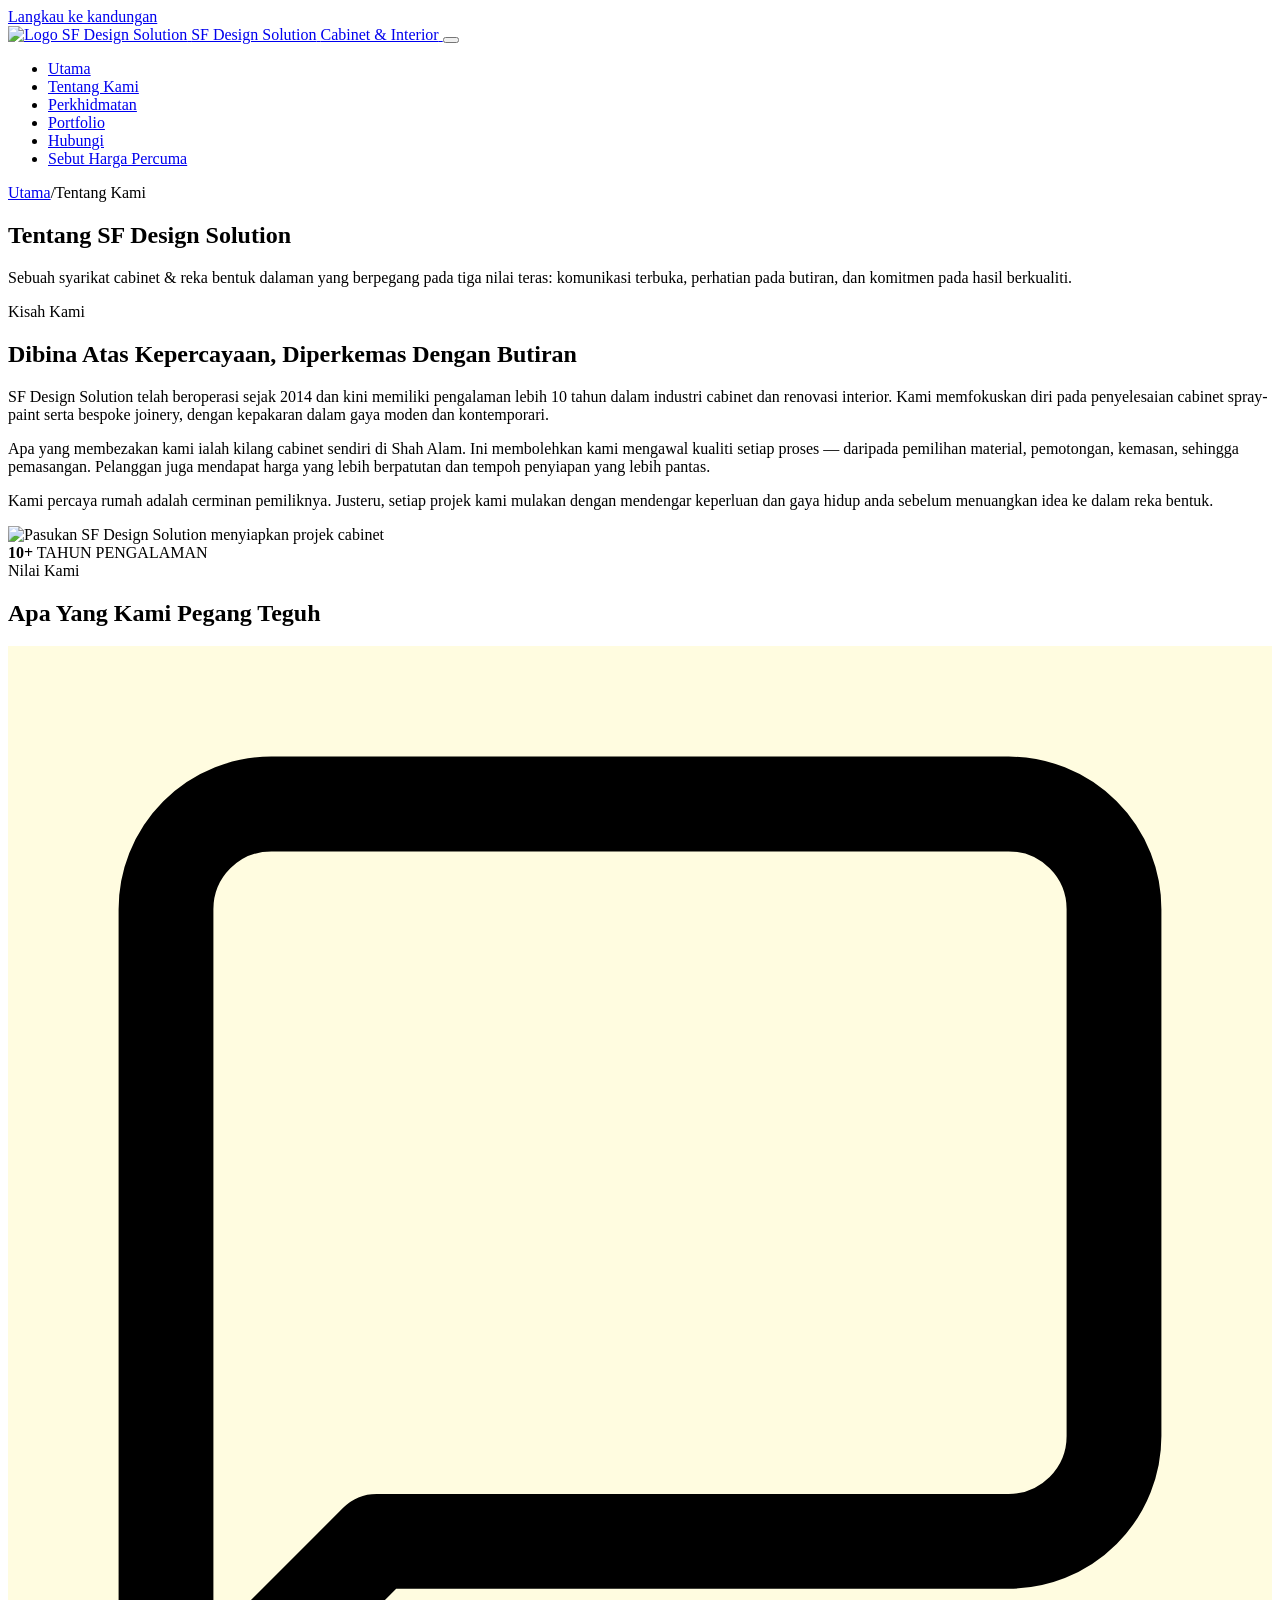
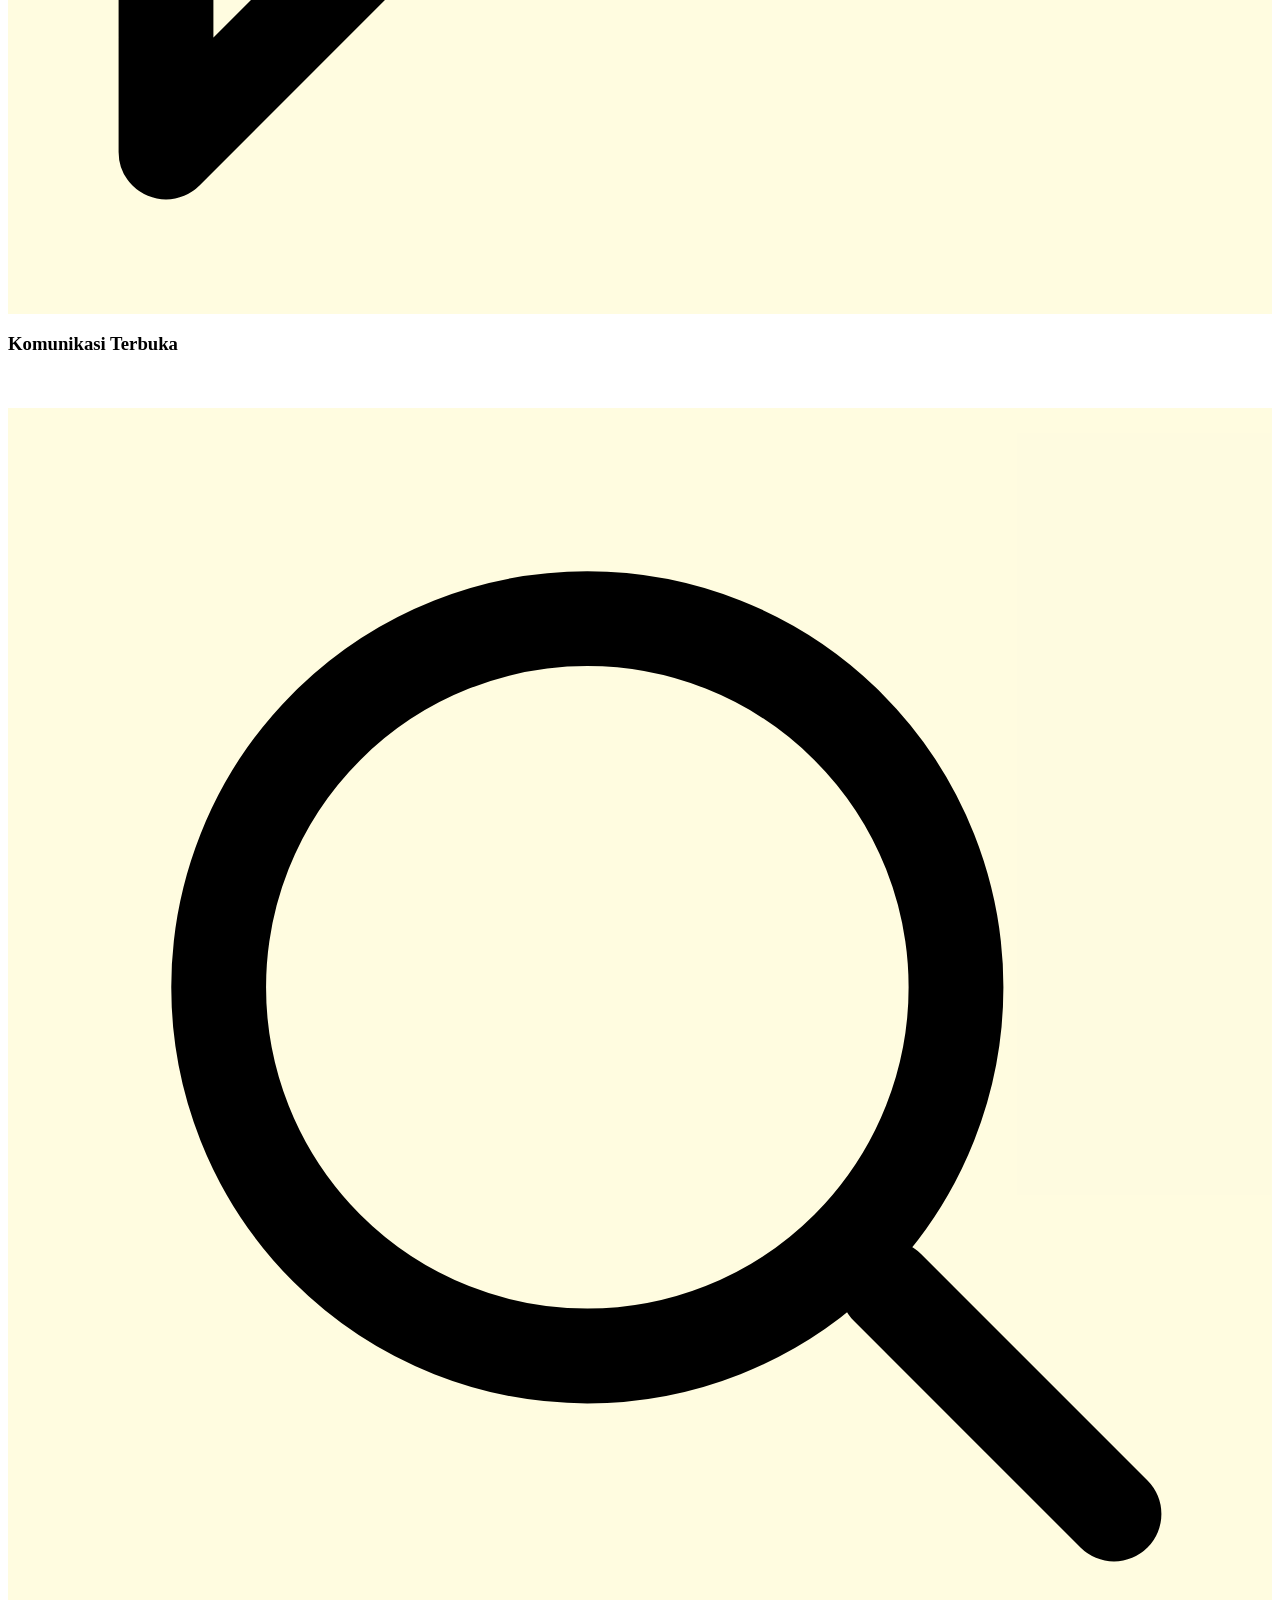
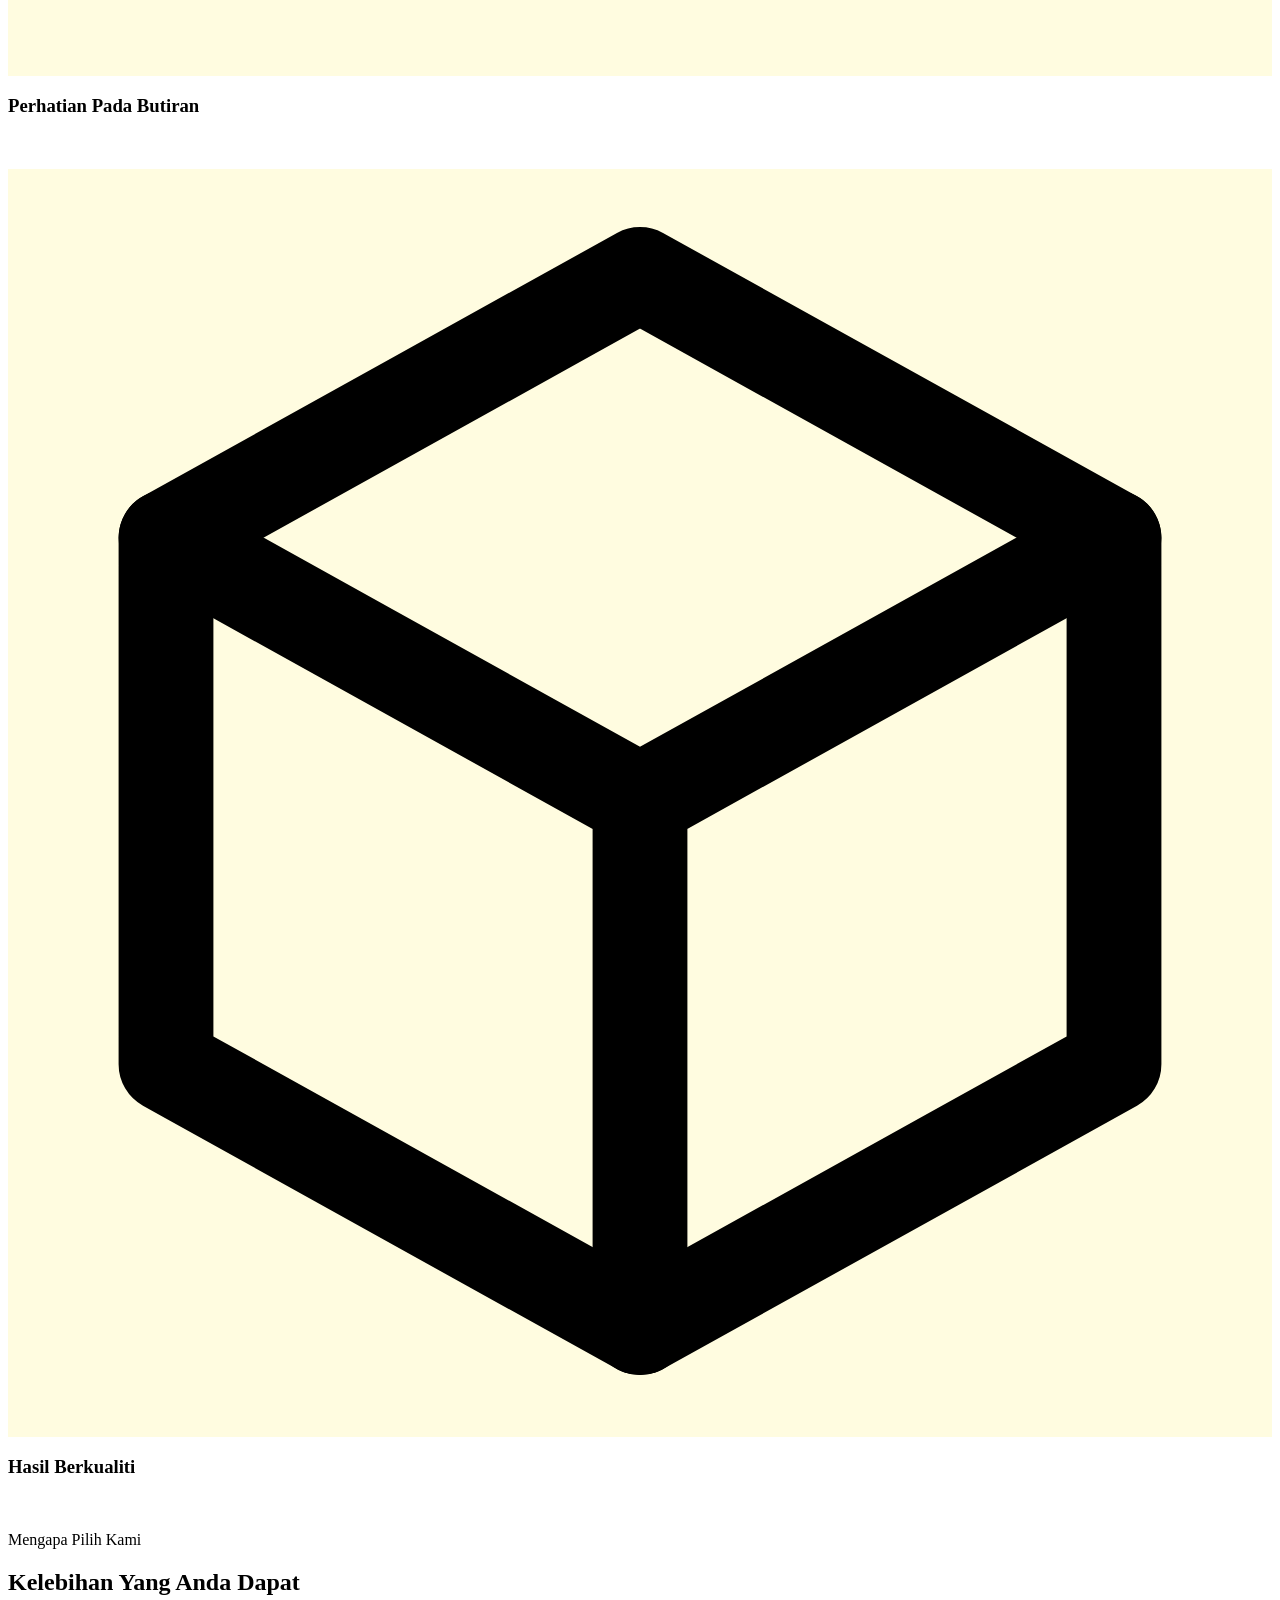
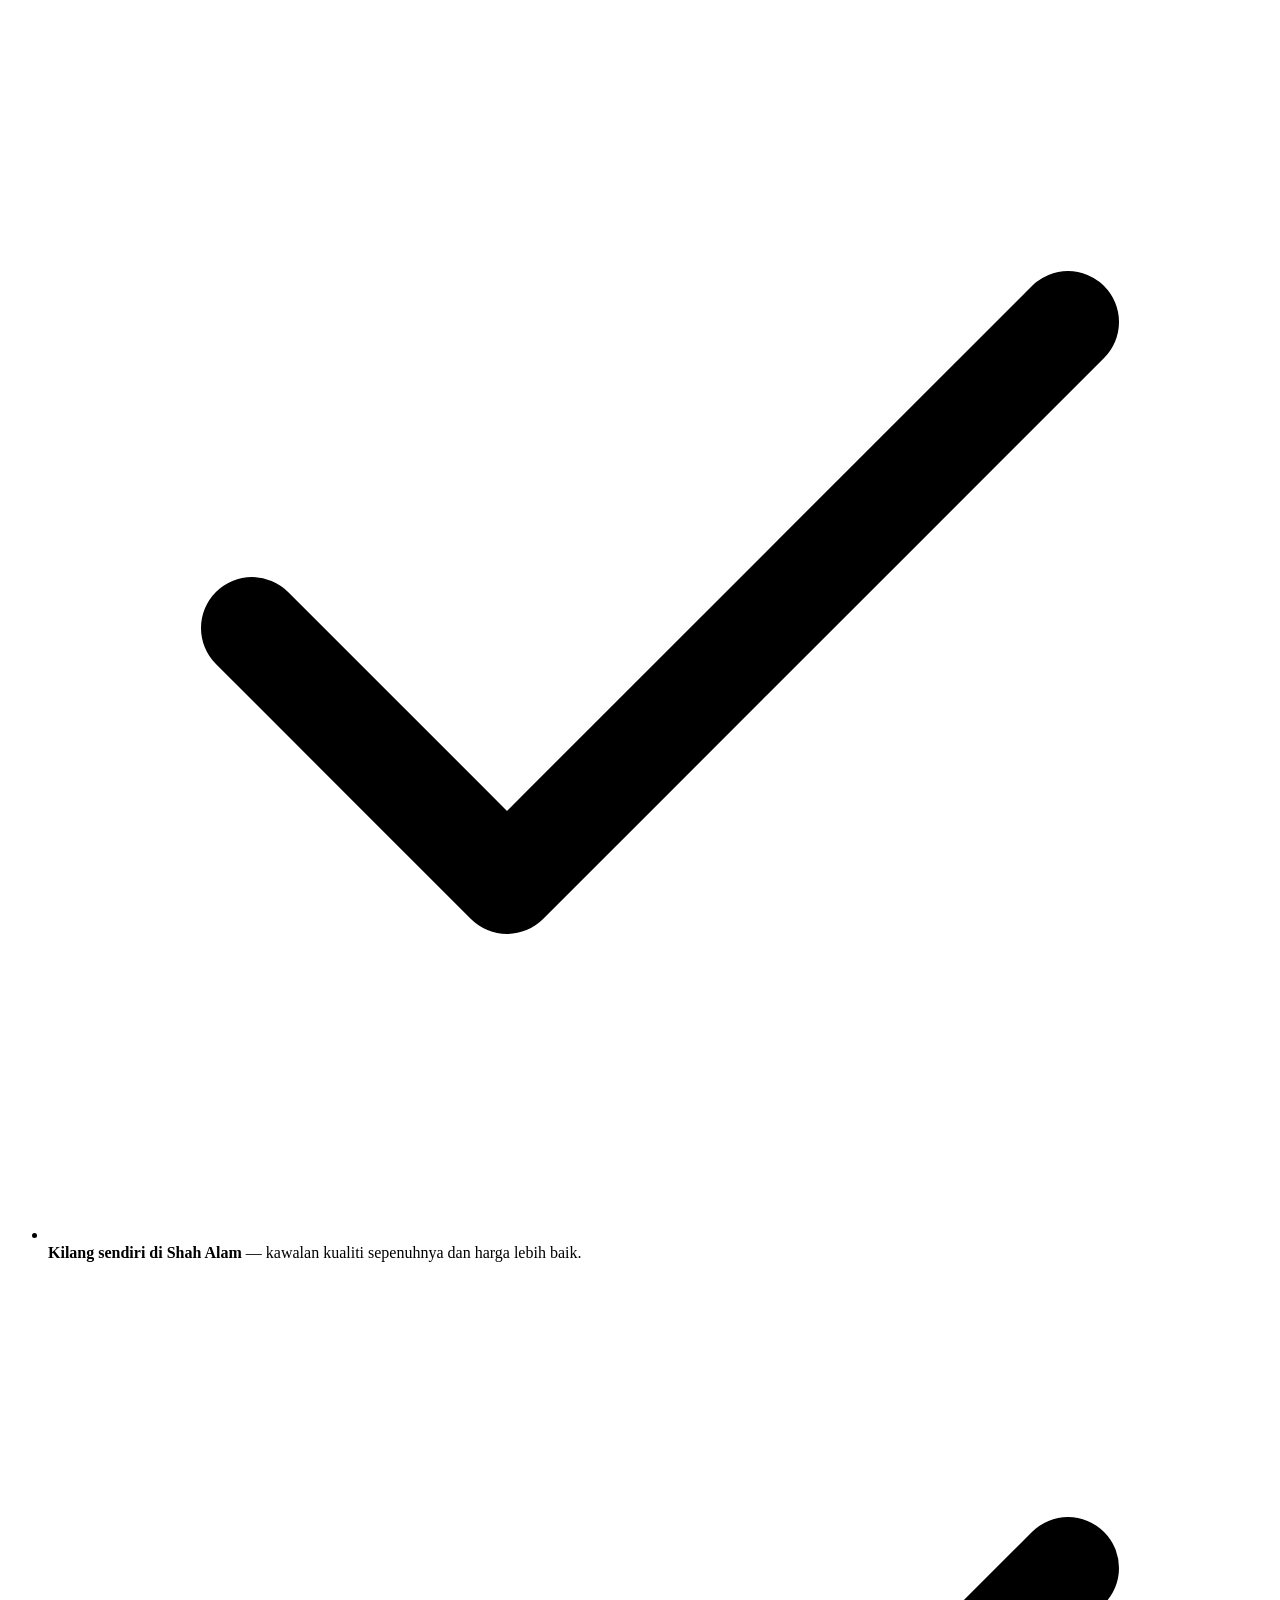
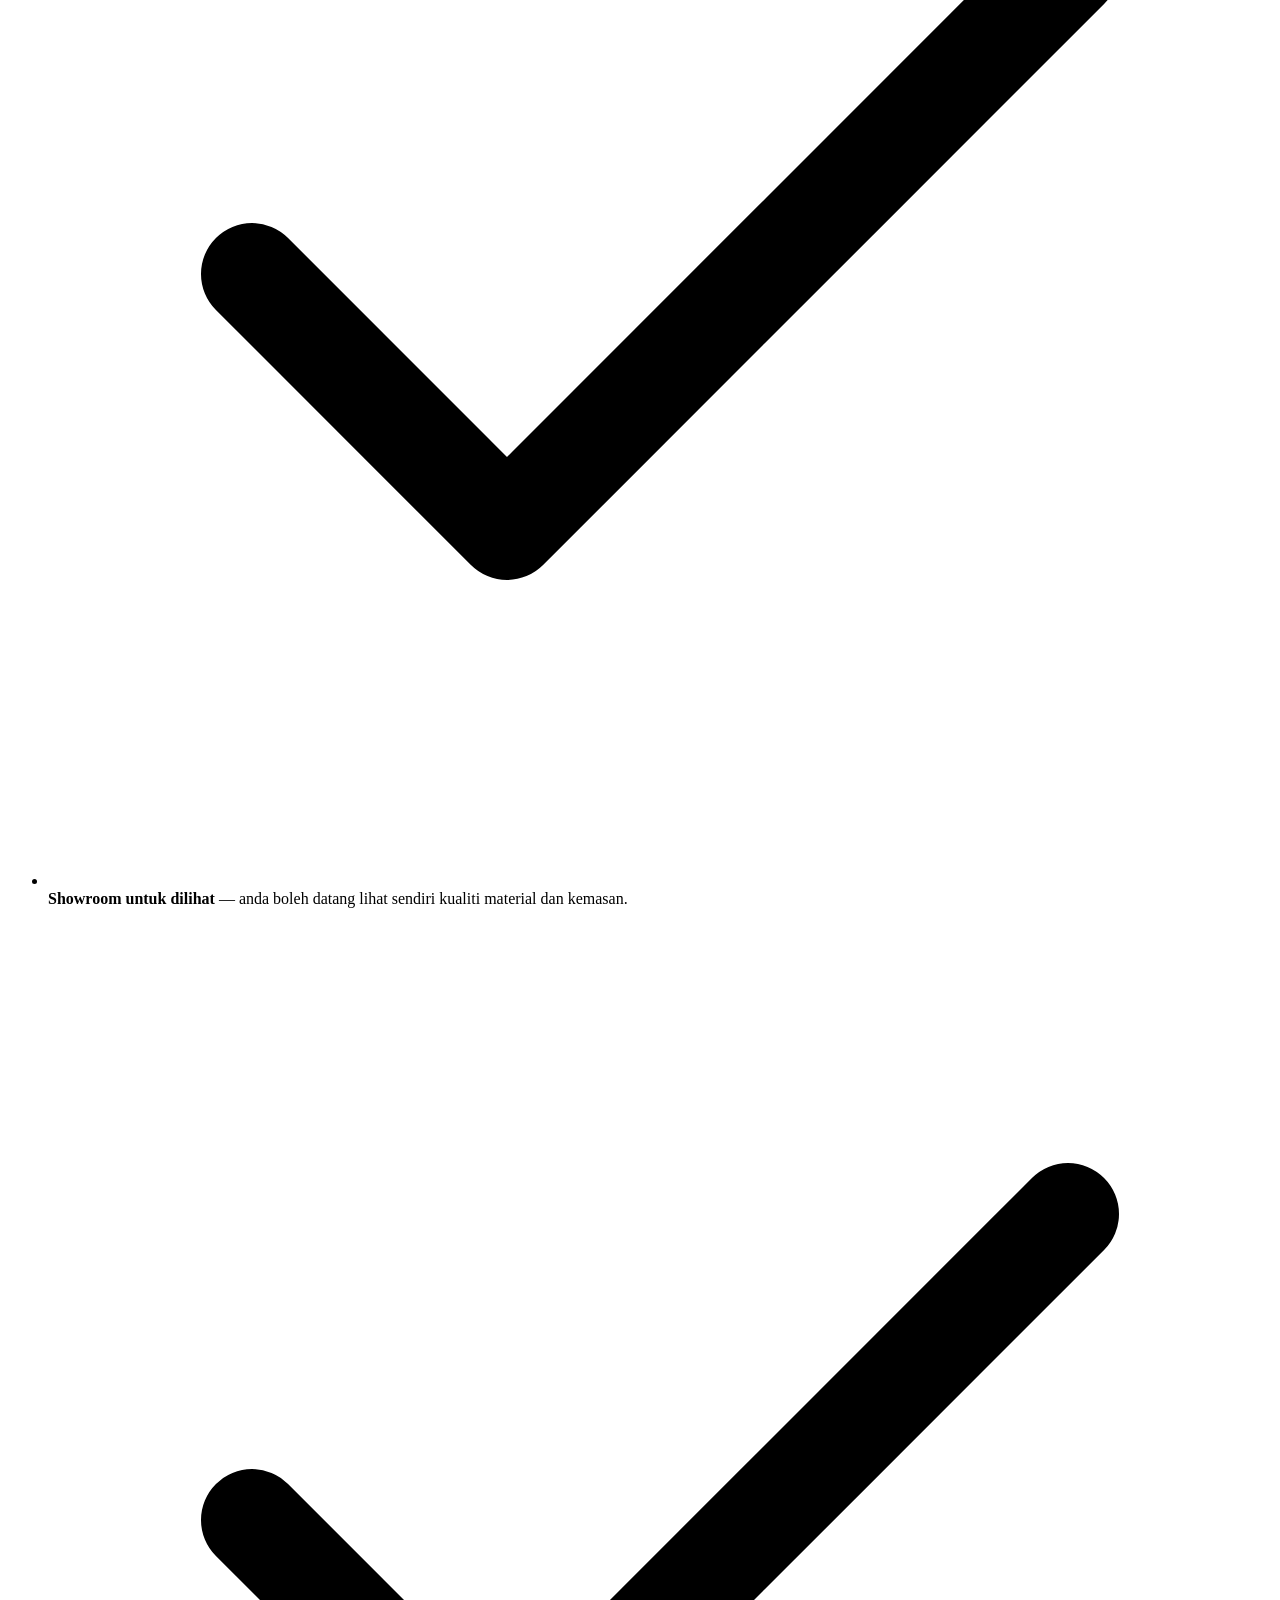
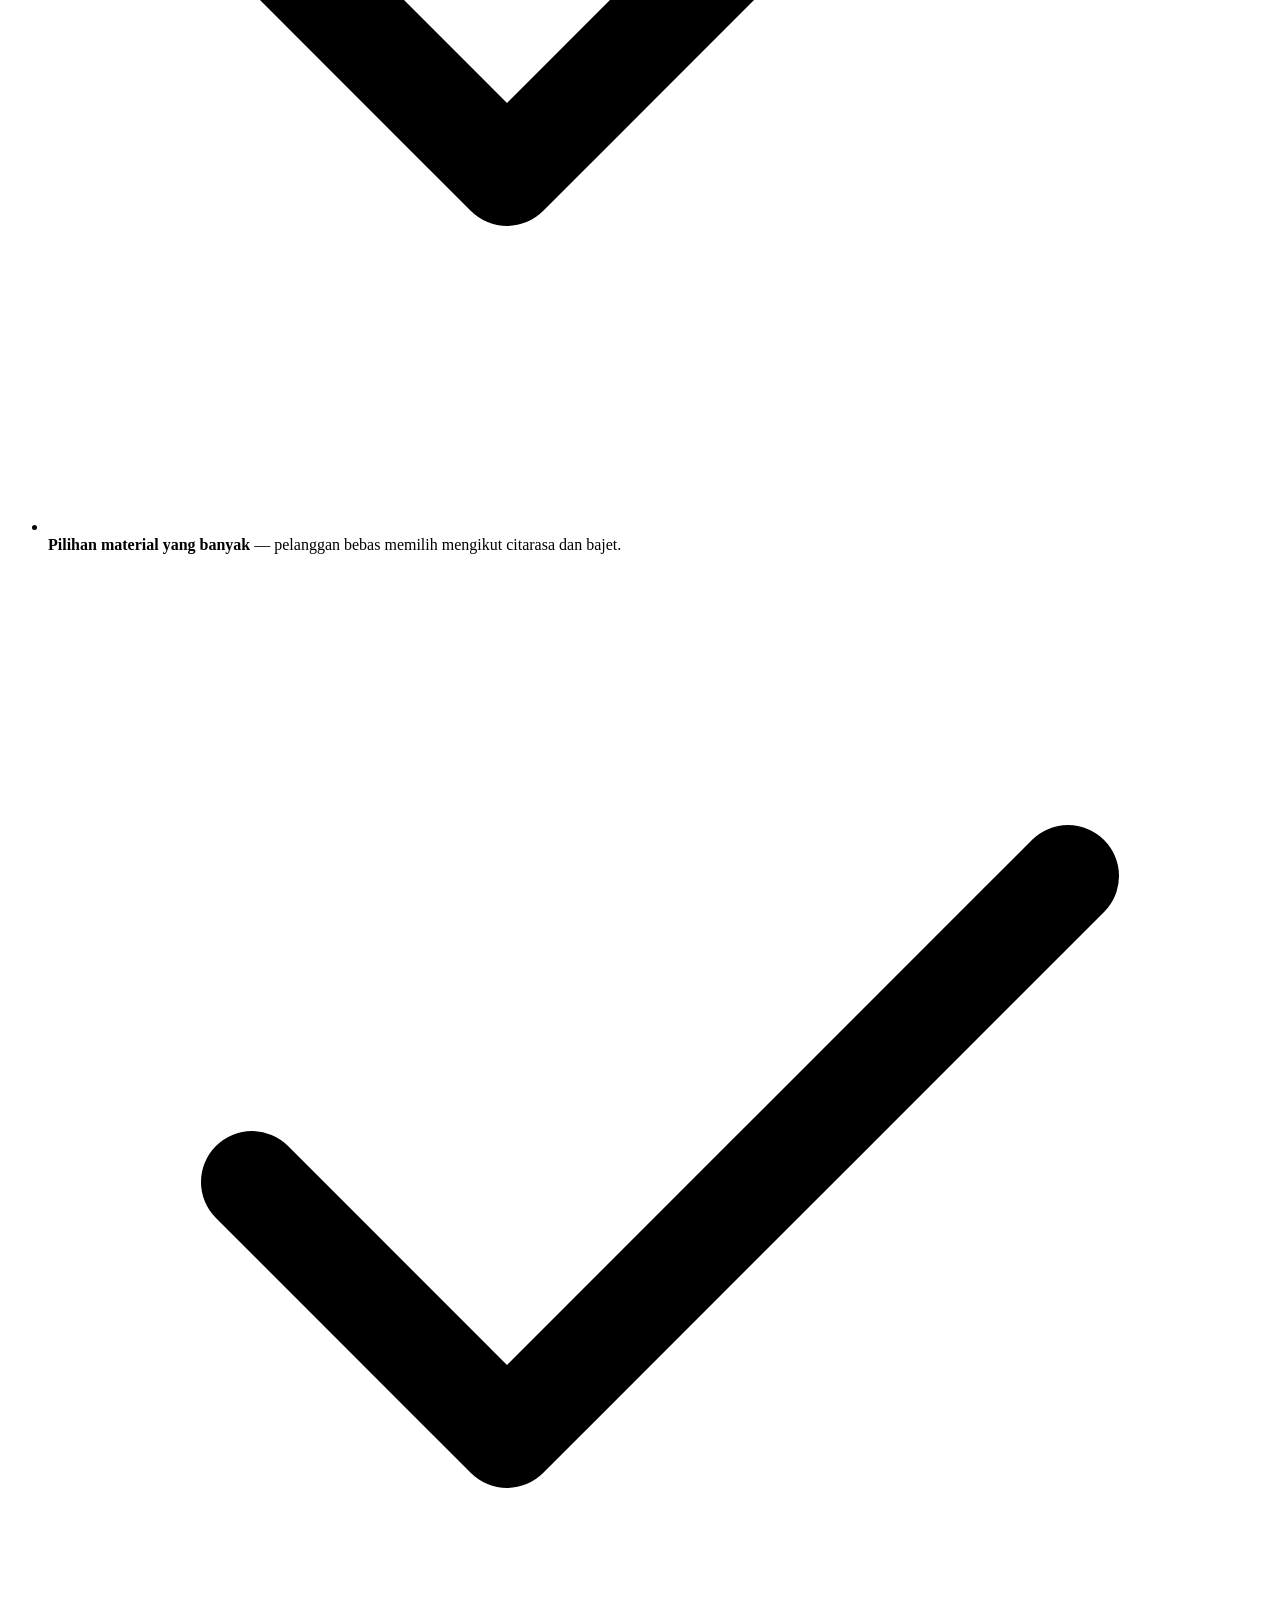
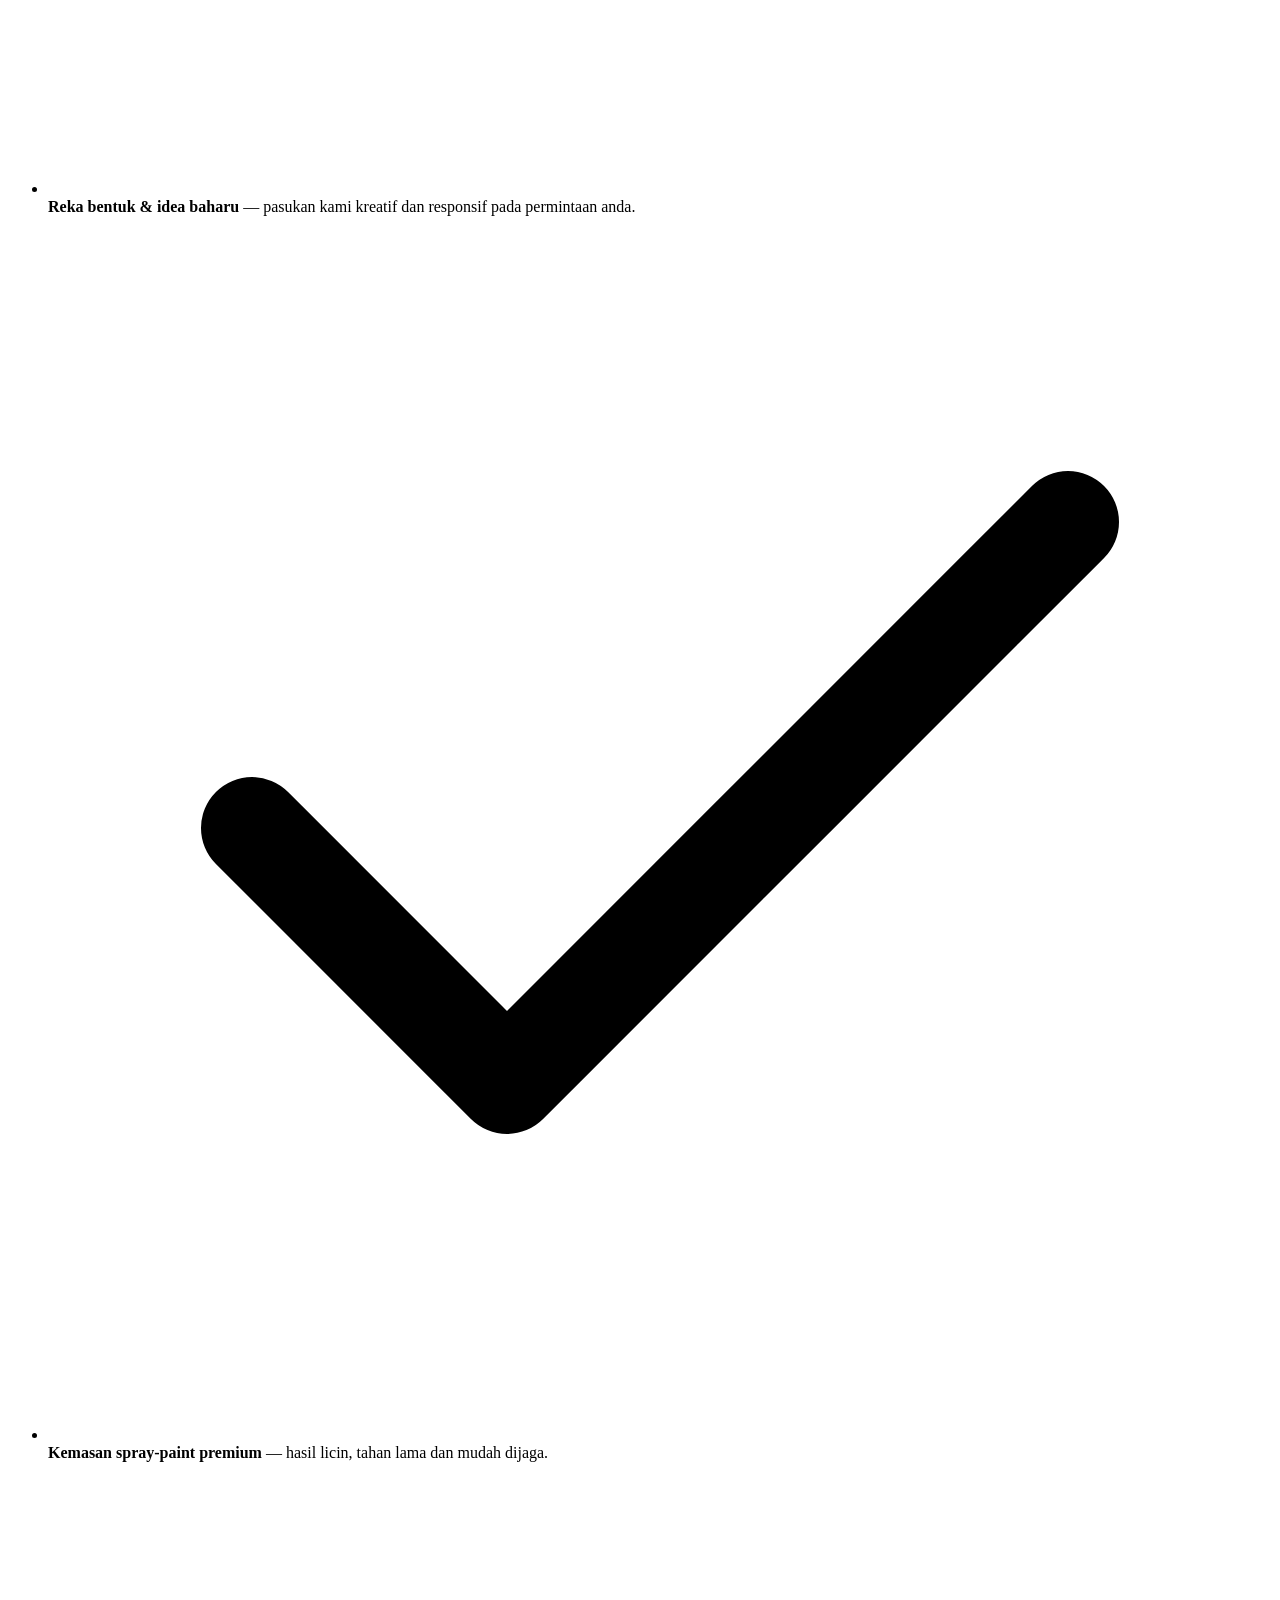
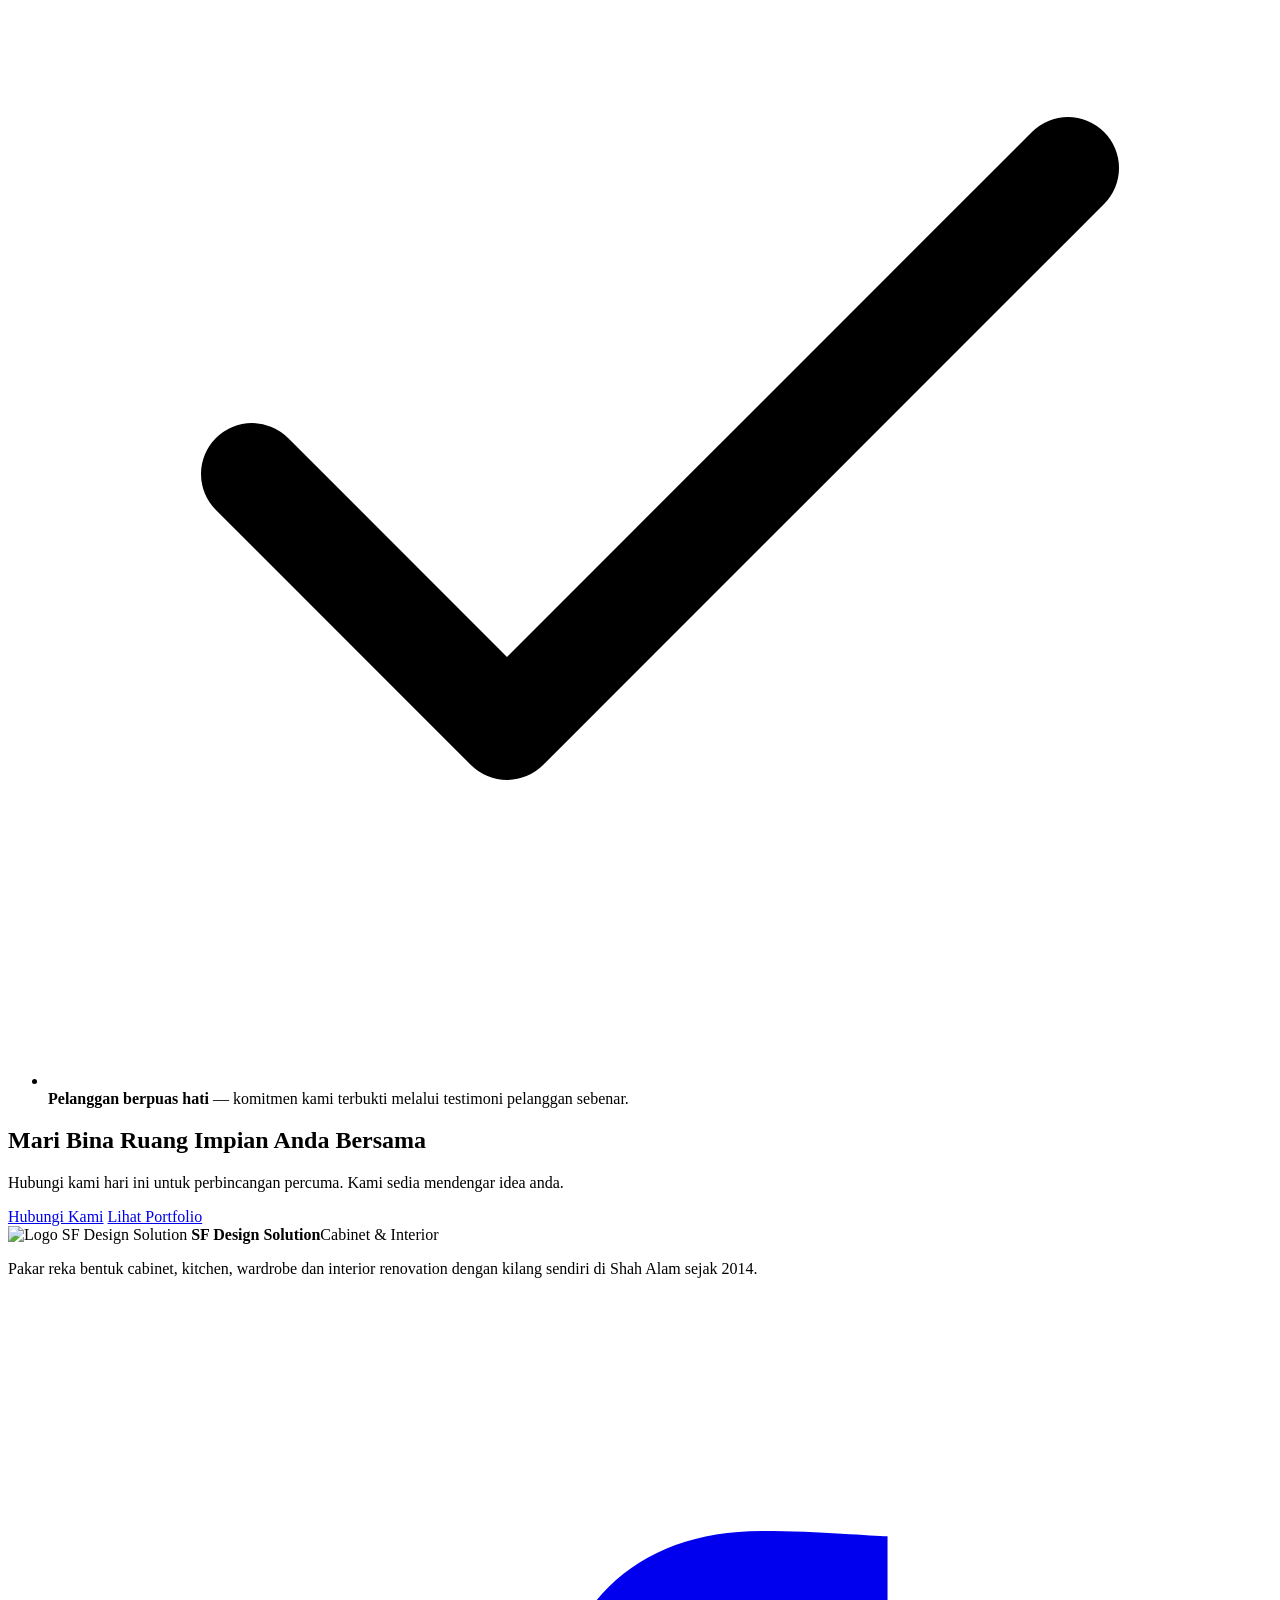
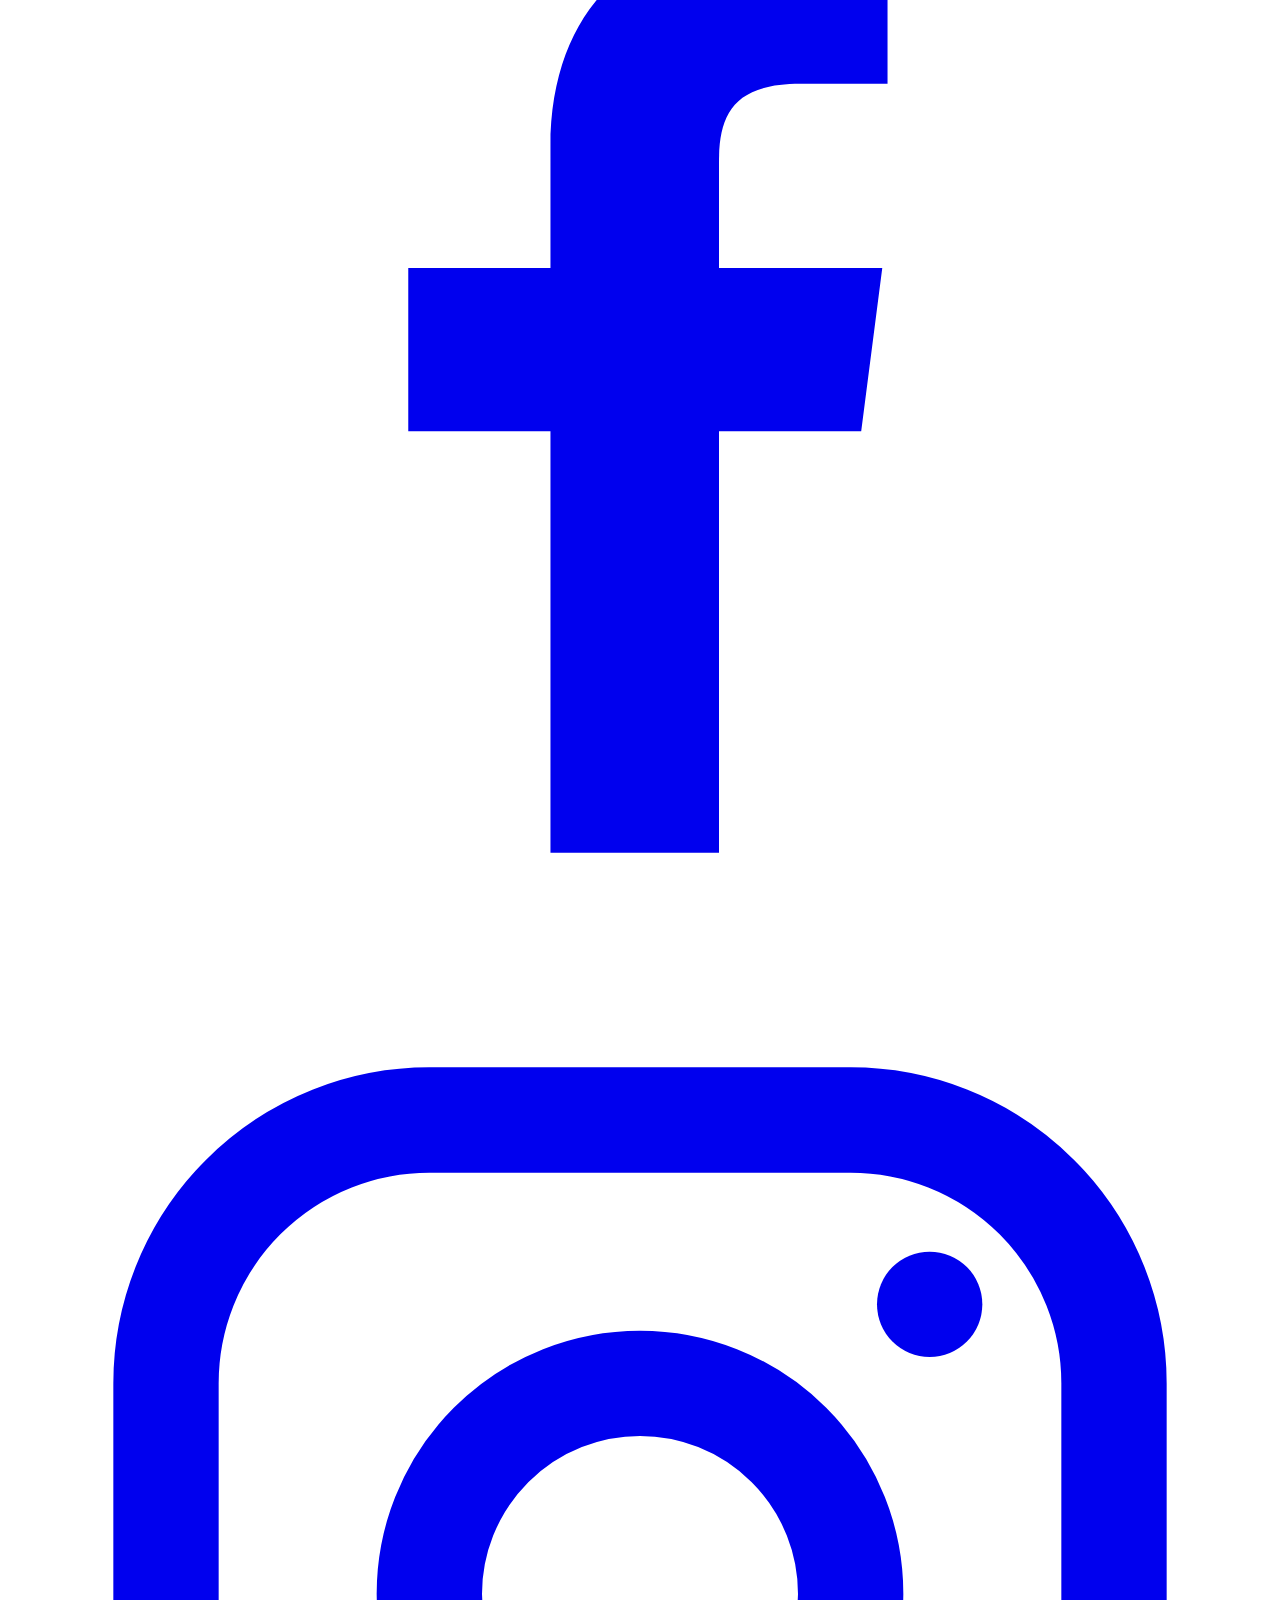
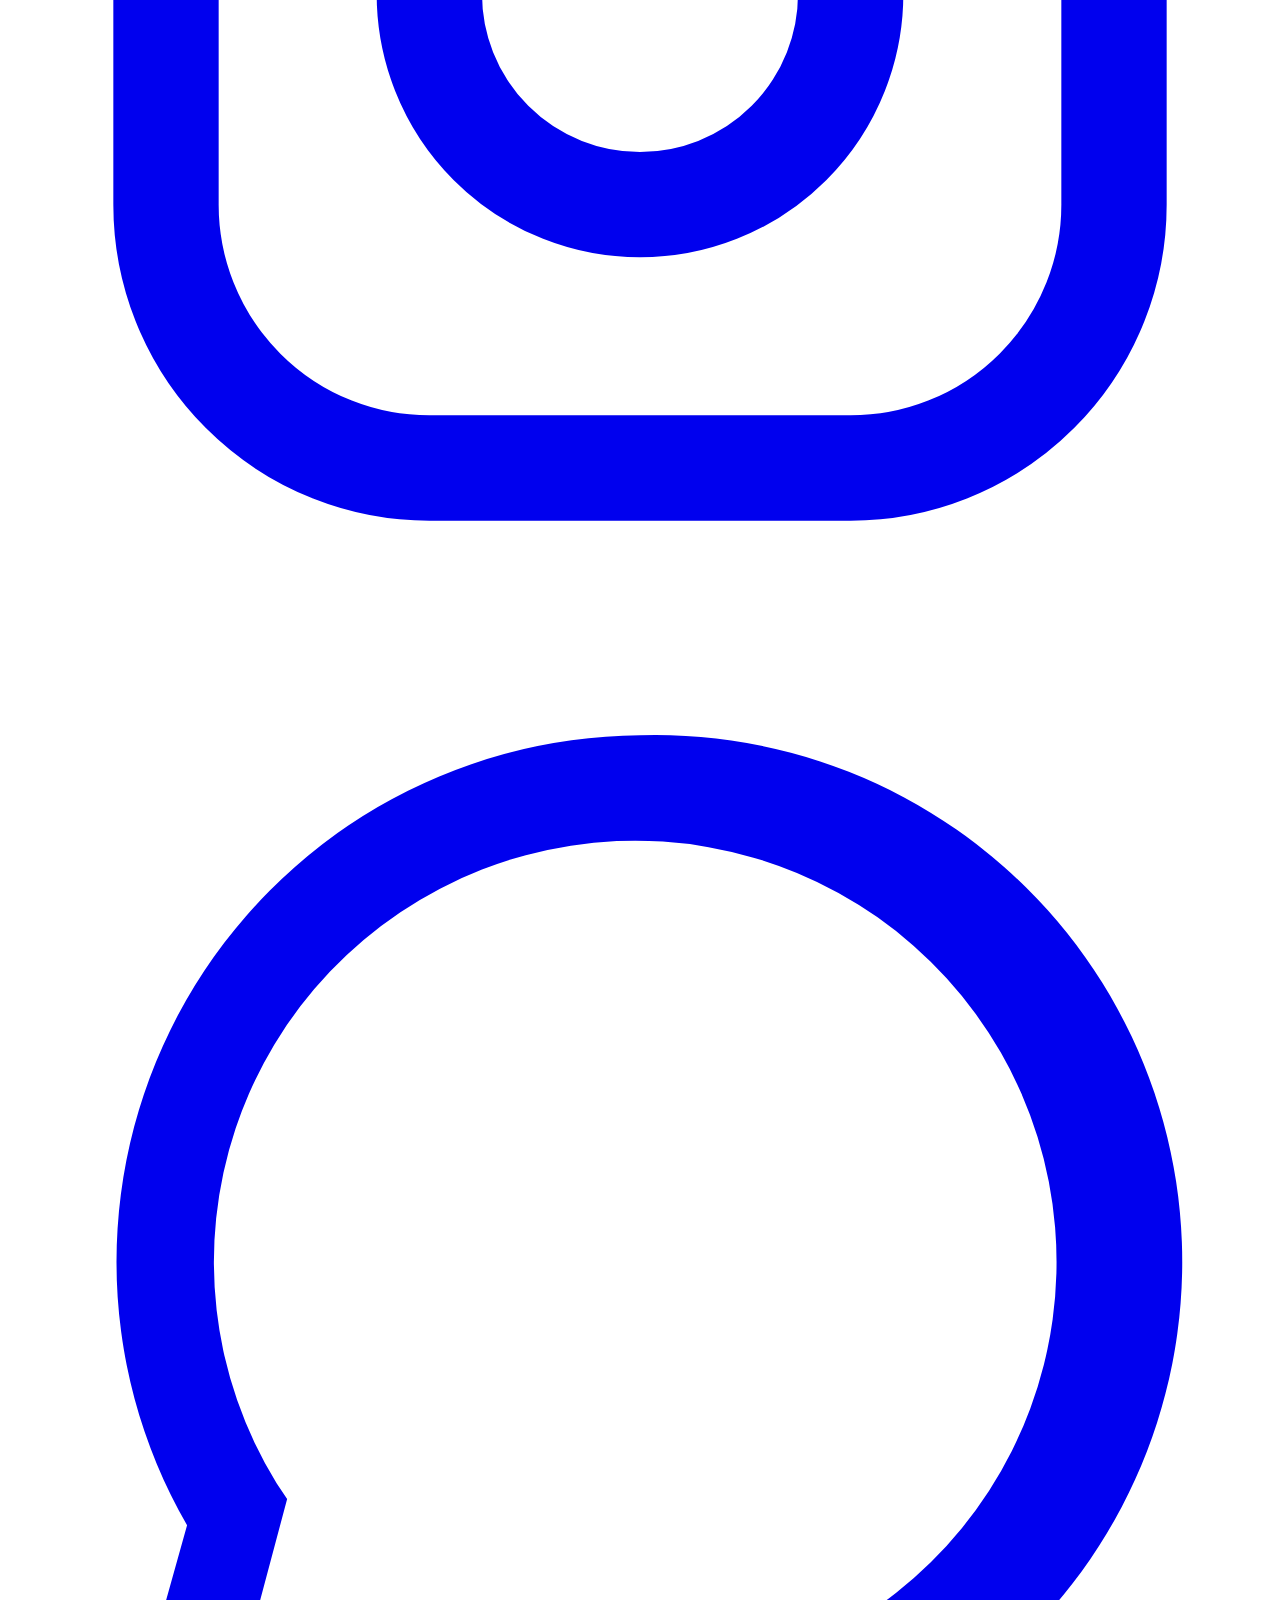
==== about.html @ 49cf91e7 "Add files via upload" ====
<!DOCTYPE html>
<html lang="ms">
<head>
  <meta charset="UTF-8" />
  <meta name="viewport" content="width=device-width, initial-scale=1" />
  <title>Tentang Kami | SF Design Solution — Pakar Cabinet Shah Alam</title>
  <meta name="description" content="Kenali SF Design Solution: 10 tahun pengalaman dalam cabinet design dan interior renovation di Shah Alam, dengan kilang sendiri dan komitmen pada kualiti serta komunikasi terbuka." />
  <meta name="theme-color" content="#1e3352" />
  <link rel="icon" href="images/logo.jpg" />
  <link rel="apple-touch-icon" href="images/logo.jpg" />

  <link rel="preconnect" href="https://fonts.googleapis.com" />
  <link rel="preconnect" href="https://fonts.gstatic.com" crossorigin />
  <link href="https://fonts.googleapis.com/css2?family=Inter:wght@400;500;600&family=Poppins:wght@500;600;700;800&display=swap" rel="stylesheet" />
  <link rel="stylesheet" href="css/style.css" />
</head>
<body>
  <a class="skip-link" href="#main">Langkau ke kandungan</a>

  <header class="site-header">
    <nav class="nav" aria-label="Navigasi utama">
      <a class="brand" href="index.html">
        <img class="brand__logo" src="images/logo.jpg" alt="Logo SF Design Solution" width="44" height="44" />
        <span class="brand__text">
          <span class="brand__name">SF Design Solution</span>
          <span class="brand__tag">Cabinet &amp; Interior</span>
        </span>
      </a>
      <button class="nav__toggle" type="button" aria-label="Buka menu" aria-expanded="false" aria-controls="nav-menu">
        <span></span>
      </button>
      <ul class="nav__menu" id="nav-menu">
        <li><a class="nav__link" href="index.html">Utama</a></li>
        <li><a class="nav__link" href="about.html">Tentang Kami</a></li>
        <li><a class="nav__link" href="services.html">Perkhidmatan</a></li>
        <li><a class="nav__link" href="portfolio.html">Portfolio</a></li>
        <li><a class="nav__link" href="contact.html">Hubungi</a></li>
        <li><a class="btn btn--accent nav__cta" href="contact.html">Sebut Harga Percuma</a></li>
      </ul>
    </nav>
  </header>

  <main id="main">
    <section class="page-hero">
      <div class="container">
        <nav class="breadcrumb" aria-label="Breadcrumb">
          <a href="index.html">Utama</a><span>/</span><span>Tentang Kami</span>
        </nav>
        <h1>Tentang SF Design Solution</h1>
        <p>Sebuah syarikat cabinet &amp; reka bentuk dalaman yang berpegang pada tiga nilai teras: komunikasi terbuka, perhatian pada butiran, dan komitmen pada hasil berkualiti.</p>
      </div>
    </section>

    <section class="section section--cream">
      <div class="container">
        <div class="feature">
          <div class="reveal">
            <span class="eyebrow">Kisah Kami</span>
            <h2>Dibina Atas Kepercayaan, Diperkemas Dengan Butiran</h2>
            <p class="lead">
              SF Design Solution telah beroperasi sejak 2014 dan kini memiliki pengalaman lebih 10 tahun dalam
              industri cabinet dan renovasi interior. Kami memfokuskan diri pada penyelesaian cabinet spray-paint
              serta bespoke joinery, dengan kepakaran dalam gaya moden dan kontemporari.
            </p>
            <p style="margin-top: var(--space-4); color: var(--text-muted);">
              Apa yang membezakan kami ialah kilang cabinet sendiri di Shah Alam. Ini membolehkan kami mengawal
              kualiti setiap proses — daripada pemilihan material, pemotongan, kemasan, sehingga pemasangan.
              Pelanggan juga mendapat harga yang lebih berpatutan dan tempoh penyiapan yang lebih pantas.
            </p>
            <p style="margin-top: var(--space-4); color: var(--text-muted);">
              Kami percaya rumah adalah cerminan pemiliknya. Justeru, setiap projek kami mulakan dengan mendengar
              keperluan dan gaya hidup anda sebelum menuangkan idea ke dalam reka bentuk.
            </p>
          </div>
          <div class="feature__media reveal" data-delay="1">
            <img src="images/project-04.jpg" alt="Pasukan SF Design Solution menyiapkan projek cabinet" loading="lazy" width="800" height="600" />
            <div class="feature__badge">
              <strong>10+</strong>
              <span>TAHUN PENGALAMAN</span>
            </div>
          </div>
        </div>
      </div>
    </section>

    <section class="section section--ink">
      <div class="container">
        <div class="section-head section-head--center reveal">
          <span class="eyebrow">Nilai Kami</span>
          <h2>Apa Yang Kami Pegang Teguh</h2>
        </div>
        <div class="grid grid--3">
          <div class="card reveal" style="background: rgba(255,255,255,.04); border-color: rgba(255,255,255,.1);">
            <div class="card__icon" style="background: rgba(250,226,4,.12); color: var(--accent);">
              <svg viewBox="0 0 24 24" fill="none" stroke="currentColor" stroke-width="1.8" stroke-linecap="round" stroke-linejoin="round" aria-hidden="true"><path d="M21 15a2 2 0 0 1-2 2H7l-4 4V5a2 2 0 0 1 2-2h14a2 2 0 0 1 2 2Z"/></svg>
            </div>
            <h3>Komunikasi Terbuka</h3>
            <p style="color: rgba(255,255,255,.7);">Anda dilibatkan pada setiap peringkat. Tiada kejutan, tiada kos tersembunyi — hanya kejelasan dari awal hingga akhir.</p>
          </div>
          <div class="card reveal" data-delay="1" style="background: rgba(255,255,255,.04); border-color: rgba(255,255,255,.1);">
            <div class="card__icon" style="background: rgba(250,226,4,.12); color: var(--accent);">
              <svg viewBox="0 0 24 24" fill="none" stroke="currentColor" stroke-width="1.8" stroke-linecap="round" stroke-linejoin="round" aria-hidden="true"><circle cx="11" cy="11" r="7"/><path d="m21 21-4.3-4.3"/></svg>
            </div>
            <h3>Perhatian Pada Butiran</h3>
            <p style="color: rgba(255,255,255,.7);">Kami teliti pada setiap sendi, tepi dan kemasan. Butiran kecil inilah yang membezakan kerja biasa dengan kerja hebat.</p>
          </div>
          <div class="card reveal" data-delay="2" style="background: rgba(255,255,255,.04); border-color: rgba(255,255,255,.1);">
            <div class="card__icon" style="background: rgba(250,226,4,.12); color: var(--accent);">
              <svg viewBox="0 0 24 24" fill="none" stroke="currentColor" stroke-width="1.8" stroke-linecap="round" stroke-linejoin="round" aria-hidden="true"><path d="M12 2 3 7v10l9 5 9-5V7l-9-5Z"/><path d="M12 12v10M3 7l9 5 9-5"/></svg>
            </div>
            <h3>Hasil Berkualiti</h3>
            <p style="color: rgba(255,255,255,.7);">Kami tidak sekali-kali berkompromi pada kualiti. Setiap projek disiapkan dengan standard yang kami banggakan.</p>
          </div>
        </div>
      </div>
    </section>

    <section class="section section--tint">
      <div class="container">
        <div class="section-head section-head--center reveal">
          <span class="eyebrow">Mengapa Pilih Kami</span>
          <h2>Kelebihan Yang Anda Dapat</h2>
        </div>
        <div class="grid grid--2">
          <ul class="checklist reveal" style="margin-top: 0;">
            <li><svg viewBox="0 0 24 24" fill="none" stroke="currentColor" stroke-width="2" stroke-linecap="round" stroke-linejoin="round" aria-hidden="true"><path d="M20 6 9 17l-5-5"/></svg><span><strong>Kilang sendiri di Shah Alam</strong> — kawalan kualiti sepenuhnya dan harga lebih baik.</span></li>
            <li><svg viewBox="0 0 24 24" fill="none" stroke="currentColor" stroke-width="2" stroke-linecap="round" stroke-linejoin="round" aria-hidden="true"><path d="M20 6 9 17l-5-5"/></svg><span><strong>Showroom untuk dilihat</strong> — anda boleh datang lihat sendiri kualiti material dan kemasan.</span></li>
            <li><svg viewBox="0 0 24 24" fill="none" stroke="currentColor" stroke-width="2" stroke-linecap="round" stroke-linejoin="round" aria-hidden="true"><path d="M20 6 9 17l-5-5"/></svg><span><strong>Pilihan material yang banyak</strong> — pelanggan bebas memilih mengikut citarasa dan bajet.</span></li>
          </ul>
          <ul class="checklist reveal" data-delay="1" style="margin-top: 0;">
            <li><svg viewBox="0 0 24 24" fill="none" stroke="currentColor" stroke-width="2" stroke-linecap="round" stroke-linejoin="round" aria-hidden="true"><path d="M20 6 9 17l-5-5"/></svg><span><strong>Reka bentuk &amp; idea baharu</strong> — pasukan kami kreatif dan responsif pada permintaan anda.</span></li>
            <li><svg viewBox="0 0 24 24" fill="none" stroke="currentColor" stroke-width="2" stroke-linecap="round" stroke-linejoin="round" aria-hidden="true"><path d="M20 6 9 17l-5-5"/></svg><span><strong>Kemasan spray-paint premium</strong> — hasil licin, tahan lama dan mudah dijaga.</span></li>
            <li><svg viewBox="0 0 24 24" fill="none" stroke="currentColor" stroke-width="2" stroke-linecap="round" stroke-linejoin="round" aria-hidden="true"><path d="M20 6 9 17l-5-5"/></svg><span><strong>Pelanggan berpuas hati</strong> — komitmen kami terbukti melalui testimoni pelanggan sebenar.</span></li>
          </ul>
        </div>
      </div>
    </section>

    <section class="section section--cream">
      <div class="container">
        <div class="cta-band reveal">
          <h2>Mari Bina Ruang Impian Anda Bersama</h2>
          <p>Hubungi kami hari ini untuk perbincangan percuma. Kami sedia mendengar idea anda.</p>
          <div class="cta-band__actions">
            <a class="btn btn--accent btn--lg" href="contact.html">Hubungi Kami</a>
            <a class="btn btn--light btn--lg" href="portfolio.html">Lihat Portfolio</a>
          </div>
        </div>
      </div>
    </section>
  </main>

  <footer class="site-footer">
    <div class="container">
      <div class="footer__grid">
        <div>
          <div class="footer__brand">
            <img src="images/logo.jpg" alt="Logo SF Design Solution" width="46" height="46" loading="lazy" />
            <span><strong>SF Design Solution</strong><span>Cabinet &amp; Interior</span></span>
          </div>
          <p>Pakar reka bentuk cabinet, kitchen, wardrobe dan interior renovation dengan kilang sendiri di Shah Alam sejak 2014.</p>
          <div class="footer__social">
            <a href="https://www.facebook.com/SFdesignmy/" target="_blank" rel="noopener" aria-label="Facebook SF Design Solution"><svg viewBox="0 0 24 24" fill="currentColor" aria-hidden="true"><path d="M13.5 22v-8h2.7l.4-3.1h-3.1V8.9c0-.9.25-1.5 1.55-1.5h1.65V4.6c-.3 0-1.26-.1-2.4-.1-2.37 0-4 1.45-4 4.1v2.3H7.6V14h2.7v8h3.2Z"/></svg></a>
            <a href="https://www.instagram.com/sf_design_solution/" target="_blank" rel="noopener" aria-label="Instagram SF Design Solution"><svg viewBox="0 0 24 24" fill="none" stroke="currentColor" stroke-width="2" aria-hidden="true"><rect x="3" y="3" width="18" height="18" rx="5"/><circle cx="12" cy="12" r="4"/><circle cx="17.5" cy="6.5" r="1" fill="currentColor" stroke="none"/></svg></a>
            <a href="https://wa.me/60197630972" target="_blank" rel="noopener" aria-label="WhatsApp SF Design Solution"><svg viewBox="0 0 24 24" fill="currentColor" aria-hidden="true"><path d="M12 2a10 10 0 0 0-8.6 15L2 22l5.2-1.4A10 10 0 1 0 12 2Zm0 18a8 8 0 0 1-4.1-1.1l-.3-.2-3.1.8.8-3-.2-.3A8 8 0 1 1 12 20Z"/></svg></a>
          </div>
        </div>
        <div>
          <h4>Laman</h4>
          <ul>
            <li><a href="index.html">Utama</a></li>
            <li><a href="about.html">Tentang Kami</a></li>
            <li><a href="services.html">Perkhidmatan</a></li>
            <li><a href="portfolio.html">Portfolio</a></li>
            <li><a href="contact.html">Hubungi</a></li>
          </ul>
        </div>
        <div>
          <h4>Perkhidmatan</h4>
          <ul>
            <li><a href="services.html#kitchen">Kitchen Cabinet</a></li>
            <li><a href="services.html#wardrobe">Wardrobe</a></li>
            <li><a href="services.html#builtin">Built-in Cabinet</a></li>
            <li><a href="services.html#renovation">Renovation</a></li>
            <li><a href="services.html#joinery">Bespoke Joinery</a></li>
          </ul>
        </div>
        <div>
          <h4>Hubungi</h4>
          <ul>
            <li>I-Park 3, Jalan Riyal U3/38,<br />Bukit Jelutong, 40150 Shah Alam, Selangor</li>
            <li><a href="tel:+60197630972">+6019-763 0972</a></li>
            <li><a href="mailto:info@sfdesign.my">info@sfdesign.my</a></li>
            <li>Isn – Sab: 9:00am – 6:00pm</li>
          </ul>
        </div>
      </div>
      <div class="footer__bottom">
        <span>&copy; <span data-year>2026</span> SF Design Solution. Hak cipta terpelihara.</span>
        <span>Kabinet &amp; Reka Bentuk Dalaman &middot; Shah Alam, Selangor</span>
      </div>
    </div>
  </footer>

  <a class="wa-float" href="https://wa.me/60197630972" target="_blank" rel="noopener" aria-label="WhatsApp kami"><svg viewBox="0 0 24 24" fill="currentColor" aria-hidden="true"><path d="M12 2a10 10 0 0 0-8.6 15L2 22l5.2-1.4A10 10 0 1 0 12 2Zm0 18a8 8 0 0 1-4.1-1.1l-.3-.2-3.1.8.8-3-.2-.3A8 8 0 1 1 12 20Zm4.5-5.9c-.2-.1-1.4-.7-1.6-.8-.2-.1-.4-.1-.5.1l-.7 1c-.2.2-.3.2-.5.1a6.5 6.5 0 0 1-3.2-2.8c-.2-.4.2-.4.6-1.1.1-.1 0-.3 0-.4l-.8-1.9c-.2-.5-.4-.4-.5-.4h-.5c-.2 0-.4.1-.7.3-.7.7-.9 1.6-.6 2.6.5 1.7 1.7 3.1 3.4 4 .6.3 1.3.5 2 .5.7 0 1.3-.3 1.8-.8.2-.3.4-.6.4-.9 0-.1 0-.2-.1-.3Z"/></svg></a>

  <script src="js/main.js" defer></script>
</body>
</html>
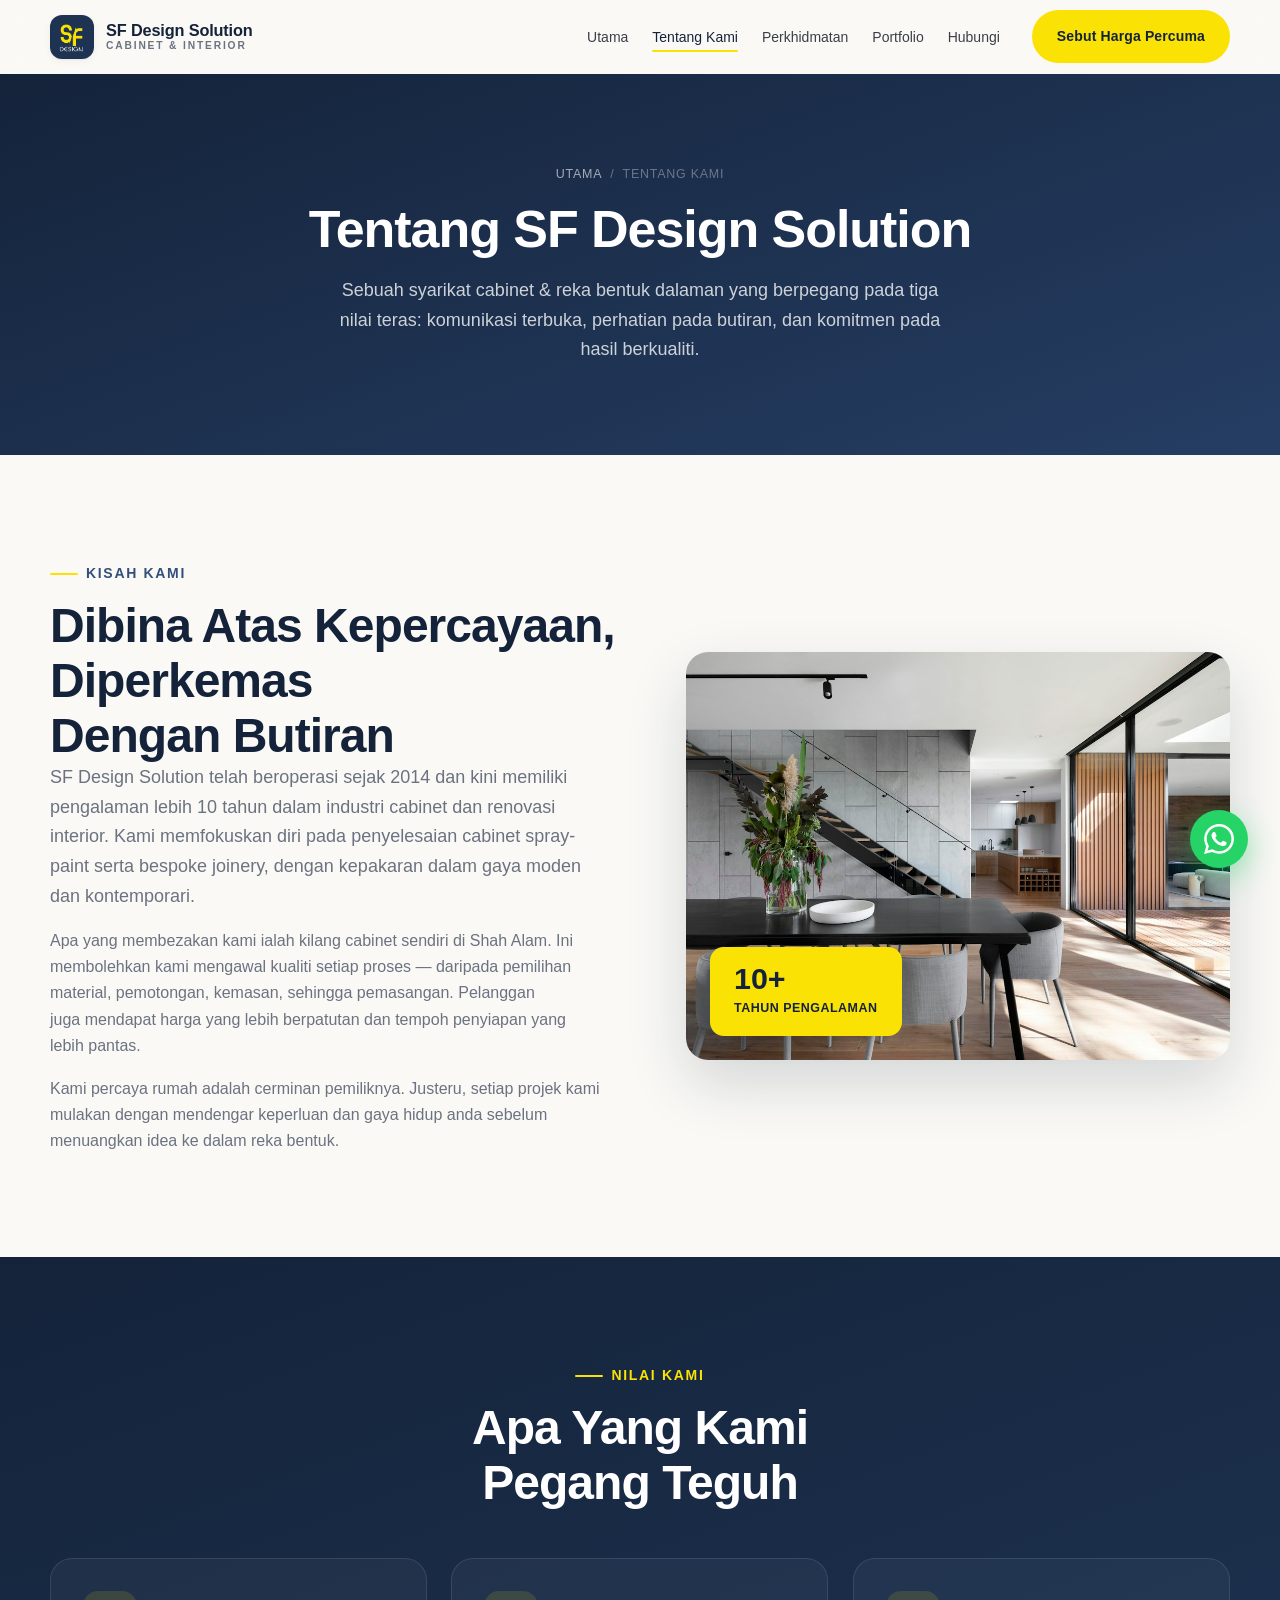
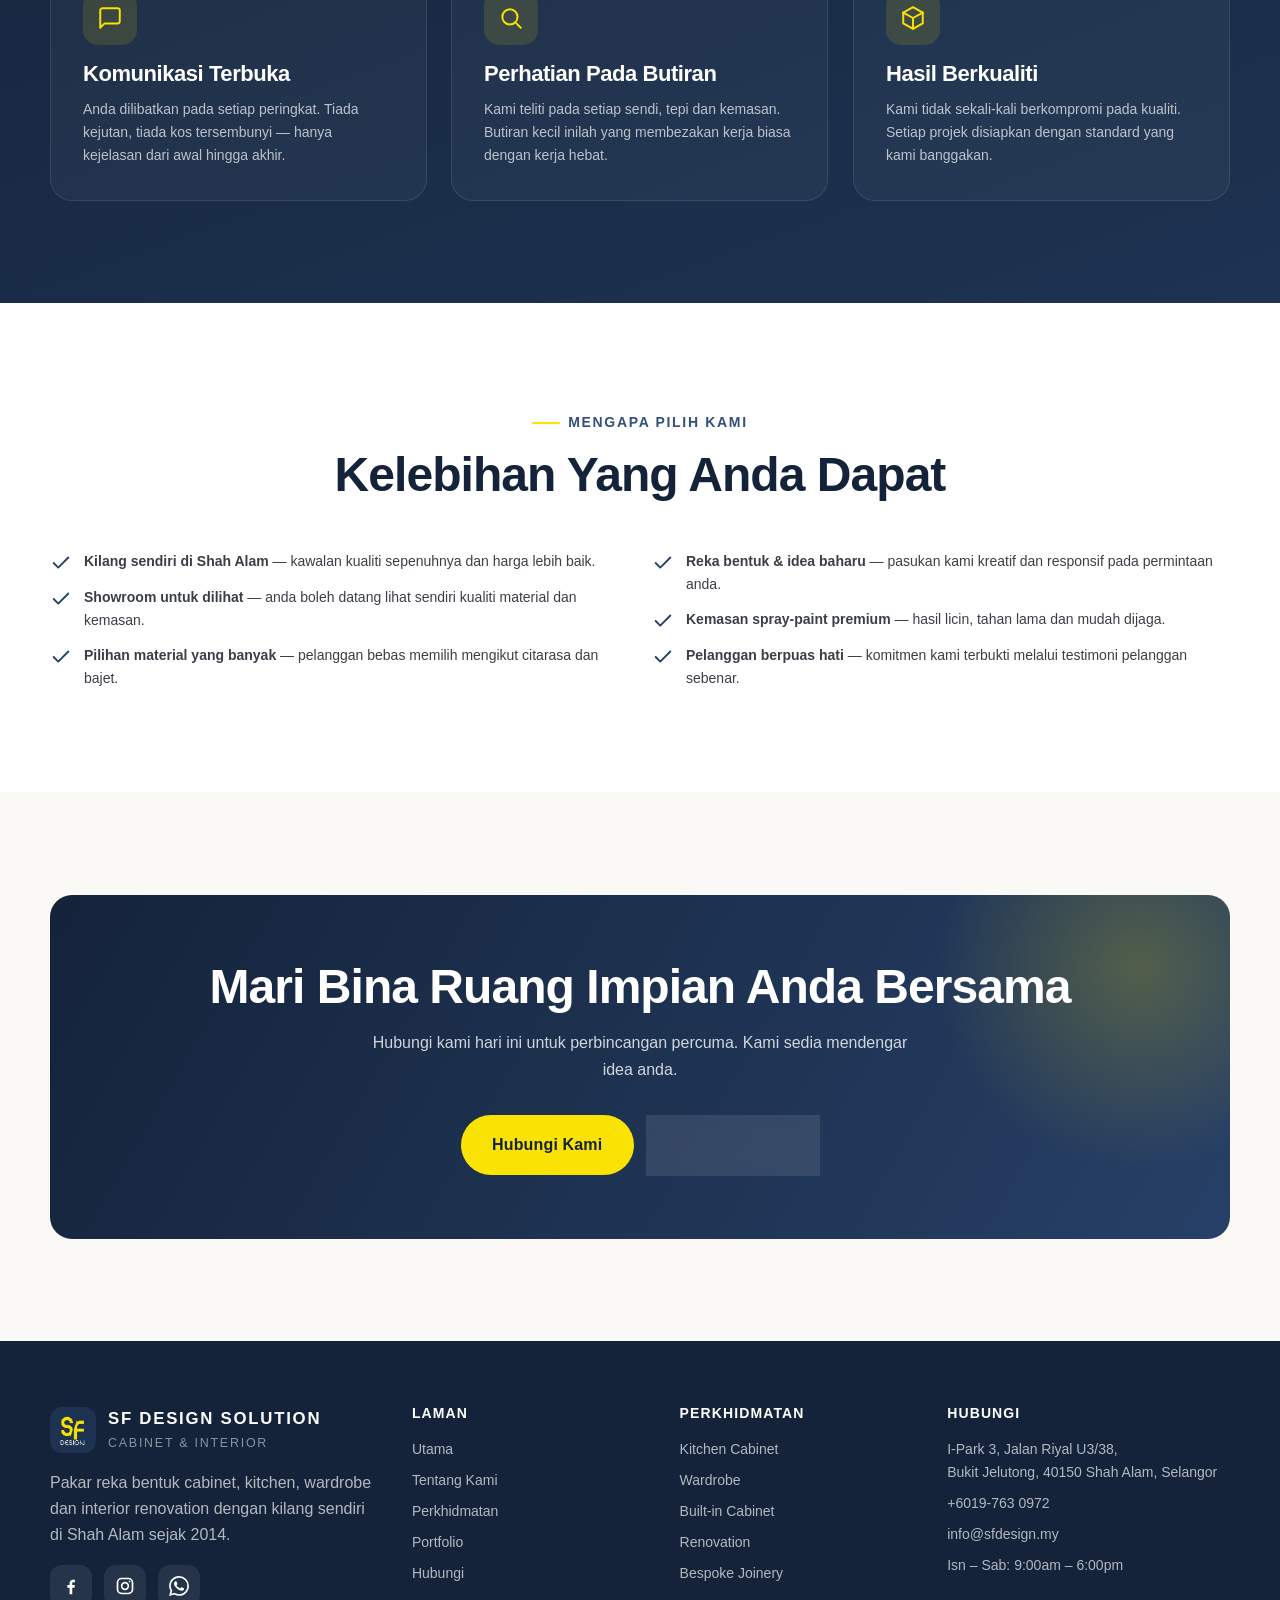
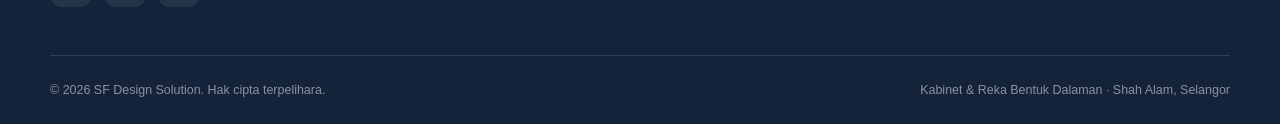
==== commit c6704f2b: "fixing logo whatsapp" ====
--- a/about.html
+++ b/about.html
@@ -1,4 +1,4 @@
-<!DOCTYPE html>
+﻿<!DOCTYPE html>
 <html lang="ms">
 <head>
   <meta charset="UTF-8" />
@@ -162,7 +162,7 @@
           <div class="footer__social">
             <a href="https://www.facebook.com/SFdesignmy/" target="_blank" rel="noopener" aria-label="Facebook SF Design Solution"><svg viewBox="0 0 24 24" fill="currentColor" aria-hidden="true"><path d="M13.5 22v-8h2.7l.4-3.1h-3.1V8.9c0-.9.25-1.5 1.55-1.5h1.65V4.6c-.3 0-1.26-.1-2.4-.1-2.37 0-4 1.45-4 4.1v2.3H7.6V14h2.7v8h3.2Z"/></svg></a>
             <a href="https://www.instagram.com/sf_design_solution/" target="_blank" rel="noopener" aria-label="Instagram SF Design Solution"><svg viewBox="0 0 24 24" fill="none" stroke="currentColor" stroke-width="2" aria-hidden="true"><rect x="3" y="3" width="18" height="18" rx="5"/><circle cx="12" cy="12" r="4"/><circle cx="17.5" cy="6.5" r="1" fill="currentColor" stroke="none"/></svg></a>
-            <a href="https://wa.me/60197630972" target="_blank" rel="noopener" aria-label="WhatsApp SF Design Solution"><svg viewBox="0 0 24 24" fill="currentColor" aria-hidden="true"><path d="M12 2a10 10 0 0 0-8.6 15L2 22l5.2-1.4A10 10 0 1 0 12 2Zm0 18a8 8 0 0 1-4.1-1.1l-.3-.2-3.1.8.8-3-.2-.3A8 8 0 1 1 12 20Z"/></svg></a>
+            <a href="https://wa.me/60197630972" target="_blank" rel="noopener" aria-label="WhatsApp SF Design Solution"><svg viewBox="0 0 24 24" fill="currentColor" aria-hidden="true"><path d="M17.472 14.382c-.297-.149-1.758-.867-2.03-.967-.273-.099-.471-.148-.67.15-.197.297-.767.966-.94 1.164-.173.199-.347.223-.644.075-.297-.15-1.255-.463-2.39-1.475-.883-.788-1.48-1.761-1.653-2.059-.173-.297-.018-.458.13-.606.134-.133.298-.347.446-.52.149-.174.198-.298.298-.497.099-.198.05-.371-.025-.52-.075-.149-.669-1.612-.916-2.207-.242-.579-.487-.5-.669-.51-.173-.008-.371-.01-.57-.01-.198 0-.52.074-.792.372-.272.297-1.04 1.016-1.04 2.479 0 1.462 1.065 2.875 1.213 3.074.149.198 2.096 3.2 5.077 4.487.709.306 1.262.489 1.694.625.712.227 1.36.195 1.871.118.571-.085 1.758-.719 2.006-1.413.248-.694.248-1.289.173-1.413-.074-.124-.272-.198-.57-.347m-5.421 7.403h-.004a9.87 9.87 0 01-5.031-1.378l-.361-.214-3.741.982.998-3.648-.235-.374a9.86 9.86 0 01-1.51-5.26c.001-5.45 4.436-9.884 9.888-9.884 2.64 0 5.122 1.03 6.988 2.898a9.825 9.825 0 012.893 6.994c-.003 5.45-4.437 9.884-9.885 9.884m8.413-18.297A11.815 11.815 0 0012.05 0C5.495 0 .16 5.335.157 11.892c0 2.096.547 4.142 1.588 5.945L.057 24l6.305-1.654a11.882 11.882 0 005.683 1.448h.005c6.554 0 11.89-5.335 11.893-11.893a11.821 11.821 0 00-3.48-8.413Z"/></svg></a>
           </div>
         </div>
         <div>
@@ -202,7 +202,7 @@
     </div>
   </footer>
 
-  <a class="wa-float" href="https://wa.me/60197630972" target="_blank" rel="noopener" aria-label="WhatsApp kami"><svg viewBox="0 0 24 24" fill="currentColor" aria-hidden="true"><path d="M12 2a10 10 0 0 0-8.6 15L2 22l5.2-1.4A10 10 0 1 0 12 2Zm0 18a8 8 0 0 1-4.1-1.1l-.3-.2-3.1.8.8-3-.2-.3A8 8 0 1 1 12 20Zm4.5-5.9c-.2-.1-1.4-.7-1.6-.8-.2-.1-.4-.1-.5.1l-.7 1c-.2.2-.3.2-.5.1a6.5 6.5 0 0 1-3.2-2.8c-.2-.4.2-.4.6-1.1.1-.1 0-.3 0-.4l-.8-1.9c-.2-.5-.4-.4-.5-.4h-.5c-.2 0-.4.1-.7.3-.7.7-.9 1.6-.6 2.6.5 1.7 1.7 3.1 3.4 4 .6.3 1.3.5 2 .5.7 0 1.3-.3 1.8-.8.2-.3.4-.6.4-.9 0-.1 0-.2-.1-.3Z"/></svg></a>
+  <a class="wa-float" href="https://wa.me/60197630972" target="_blank" rel="noopener" aria-label="WhatsApp kami"><svg viewBox="0 0 24 24" fill="currentColor" aria-hidden="true"><path d="M17.472 14.382c-.297-.149-1.758-.867-2.03-.967-.273-.099-.471-.148-.67.15-.197.297-.767.966-.94 1.164-.173.199-.347.223-.644.075-.297-.15-1.255-.463-2.39-1.475-.883-.788-1.48-1.761-1.653-2.059-.173-.297-.018-.458.13-.606.134-.133.298-.347.446-.52.149-.174.198-.298.298-.497.099-.198.05-.371-.025-.52-.075-.149-.669-1.612-.916-2.207-.242-.579-.487-.5-.669-.51-.173-.008-.371-.01-.57-.01-.198 0-.52.074-.792.372-.272.297-1.04 1.016-1.04 2.479 0 1.462 1.065 2.875 1.213 3.074.149.198 2.096 3.2 5.077 4.487.709.306 1.262.489 1.694.625.712.227 1.36.195 1.871.118.571-.085 1.758-.719 2.006-1.413.248-.694.248-1.289.173-1.413-.074-.124-.272-.198-.57-.347m-5.421 7.403h-.004a9.87 9.87 0 01-5.031-1.378l-.361-.214-3.741.982.998-3.648-.235-.374a9.86 9.86 0 01-1.51-5.26c.001-5.45 4.436-9.884 9.888-9.884 2.64 0 5.122 1.03 6.988 2.898a9.825 9.825 0 012.893 6.994c-.003 5.45-4.437 9.884-9.885 9.884m8.413-18.297A11.815 11.815 0 0012.05 0C5.495 0 .16 5.335.157 11.892c0 2.096.547 4.142 1.588 5.945L.057 24l6.305-1.654a11.882 11.882 0 005.683 1.448h.005c6.554 0 11.89-5.335 11.893-11.893a11.821 11.821 0 00-3.48-8.413Z"/></svg></a>
 
   <script src="js/main.js" defer></script>
 </body>
--- a/css/style.css
+++ b/css/style.css
@@ -0,0 +1,1090 @@
+/* ==========================================================================
+   SF Design Solution — Cabinet & Interior Design
+   Design System / Stylesheet
+   Palette derived from brand logo: Navy #1e3352 + Yellow #fae204
+   ========================================================================== */
+
+/* --------------------------------------------------------------------------
+   1. Design Tokens
+   -------------------------------------------------------------------------- */
+:root {
+  /* Brand */
+  --navy-900: #14233a;
+  --navy-800: #1e3352;
+  --navy-700: #274067;
+  --navy-600: #33507c;
+  --navy-100: #e7ecf3;
+  --navy-050: #f2f5f9;
+
+  --yellow-500: #fae204;
+  --yellow-600: #e6cf00;
+  --yellow-100: #fffbd0;
+
+  /* Neutrals */
+  --white: #ffffff;
+  --cream: #faf9f6;
+  --grey-900: #14171c;
+  --grey-700: #3a3f47;
+  --grey-500: #6b7280;
+  --grey-300: #d7dae0;
+  --grey-100: #f0f1f4;
+
+  /* Semantic */
+  --bg: var(--cream);
+  --text: var(--grey-900);
+  --text-muted: var(--grey-500);
+  --brand: var(--navy-800);
+  --brand-ink: var(--navy-900);
+  --accent: var(--yellow-500);
+  --on-brand: var(--white);
+  --on-accent: var(--navy-900);
+
+  /* Typography */
+  --font-display: "Poppins", "Segoe UI", Tahoma, sans-serif;
+  --font-body: "Inter", "Segoe UI", Tahoma, sans-serif;
+
+  --fs-xs: 0.78rem;
+  --fs-sm: 0.875rem;
+  --fs-base: 1rem;
+  --fs-lg: 1.125rem;
+  --fs-xl: 1.375rem;
+  --fs-2xl: 1.75rem;
+  --fs-3xl: 2.25rem;
+  --fs-4xl: 3rem;
+  --fs-5xl: clamp(2.4rem, 5.5vw, 4.25rem);
+
+  /* Space */
+  --space-1: 0.25rem;
+  --space-2: 0.5rem;
+  --space-3: 0.75rem;
+  --space-4: 1rem;
+  --space-5: 1.5rem;
+  --space-6: 2rem;
+  --space-7: 3rem;
+  --space-8: 4rem;
+  --space-9: 6rem;
+  --section-y: clamp(3.5rem, 8vw, 7rem);
+
+  /* Layout */
+  --container: 1180px;
+  --container-narrow: 820px;
+  --radius-sm: 8px;
+  --radius: 14px;
+  --radius-lg: 22px;
+  --radius-pill: 999px;
+
+  /* Effects */
+  --shadow-sm: 0 1px 2px rgba(20, 35, 58, .06), 0 2px 8px rgba(20, 35, 58, .05);
+  --shadow: 0 8px 24px rgba(20, 35, 58, .09);
+  --shadow-lg: 0 24px 60px rgba(20, 35, 58, .16);
+  --ring: 0 0 0 4px rgba(250, 226, 4, .35);
+  --ease: cubic-bezier(.22, .61, .36, 1);
+
+  /* Layout metrics */
+  --header-h: 74px;
+}
+
+/* --------------------------------------------------------------------------
+   2. Reset & Base
+   -------------------------------------------------------------------------- */
+*,
+*::before,
+*::after { box-sizing: border-box; }
+
+* { margin: 0; }
+
+html {
+  scroll-behavior: smooth;
+  scroll-padding-top: calc(var(--header-h) + 16px);
+  -webkit-text-size-adjust: 100%;
+}
+
+@media (prefers-reduced-motion: reduce) {
+  html { scroll-behavior: auto; }
+  *, *::before, *::after {
+    animation-duration: .001ms !important;
+    animation-iteration-count: 1 !important;
+    transition-duration: .001ms !important;
+  }
+}
+
+body {
+  font-family: var(--font-body);
+  font-size: var(--fs-base);
+  line-height: 1.65;
+  color: var(--text);
+  background: var(--bg);
+  -webkit-font-smoothing: antialiased;
+  text-rendering: optimizeLegibility;
+  overflow-x: hidden;
+}
+
+body.nav-open { overflow: hidden; }
+
+img, picture, svg, video {
+  display: block;
+  max-width: 100%;
+}
+
+img { height: auto; }
+
+a {
+  color: inherit;
+  text-decoration: none;
+  transition: color .2s var(--ease);
+}
+
+button, input, textarea, select {
+  font: inherit;
+  color: inherit;
+}
+
+button { cursor: pointer; }
+
+ul, ol { list-style: none; padding: 0; }
+
+h1, h2, h3, h4 {
+  font-family: var(--font-display);
+  line-height: 1.15;
+  font-weight: 700;
+  letter-spacing: -.02em;
+  color: var(--brand-ink);
+  text-wrap: balance;
+}
+
+h1 { font-size: var(--fs-5xl); font-weight: 800; }
+h2 { font-size: var(--fs-4xl); }
+h3 { font-size: var(--fs-2xl); }
+h4 { font-size: var(--fs-lg); }
+
+p { text-wrap: pretty; }
+
+::selection {
+  background: var(--accent);
+  color: var(--on-accent);
+}
+
+:focus-visible {
+  outline: 3px solid var(--navy-600);
+  outline-offset: 2px;
+  border-radius: 4px;
+}
+
+.skip-link {
+  position: absolute;
+  left: -999px;
+  top: 0;
+  z-index: 200;
+  background: var(--brand);
+  color: var(--on-brand);
+  padding: var(--space-3) var(--space-4);
+  border-radius: 0 0 var(--radius-sm) 0;
+}
+.skip-link:focus { left: 0; }
+
+.visually-hidden {
+  position: absolute !important;
+  width: 1px; height: 1px;
+  padding: 0; margin: -1px;
+  overflow: hidden; clip: rect(0 0 0 0);
+  white-space: nowrap; border: 0;
+}
+
+/* --------------------------------------------------------------------------
+   3. Layout helpers
+   -------------------------------------------------------------------------- */
+.container {
+  width: min(100% - 2.5rem, var(--container));
+  margin-inline: auto;
+}
+
+.container-narrow {
+  width: min(100% - 2.5rem, var(--container-narrow));
+  margin-inline: auto;
+}
+
+.section { padding-block: var(--section-y); }
+
+.section--tint { background: var(--white); }
+.section--cream { background: var(--cream); }
+.section--ink {
+  background: linear-gradient(160deg, var(--navy-900), var(--navy-800));
+  color: rgba(255, 255, 255, .82);
+}
+.section--ink h2,
+.section--ink h3 { color: var(--white); }
+
+.section-head { max-width: 640px; margin-bottom: var(--space-7); }
+.section-head--center { margin-inline: auto; text-align: center; }
+
+.eyebrow {
+  display: inline-flex;
+  align-items: center;
+  gap: var(--space-2);
+  font-family: var(--font-display);
+  font-size: var(--fs-sm);
+  font-weight: 600;
+  letter-spacing: .12em;
+  text-transform: uppercase;
+  color: var(--navy-600);
+  margin-bottom: var(--space-3);
+}
+.eyebrow::before {
+  content: "";
+  width: 28px;
+  height: 2px;
+  background: var(--accent);
+  border-radius: 2px;
+}
+.section--ink .eyebrow { color: var(--accent); }
+
+.section-head p {
+  margin-top: var(--space-4);
+  color: var(--text-muted);
+  font-size: var(--fs-lg);
+}
+.section--ink .section-head p { color: rgba(255, 255, 255, .72); }
+
+.lead { font-size: var(--fs-lg); color: var(--text-muted); }
+
+.text-accent { color: var(--accent); }
+
+/* --------------------------------------------------------------------------
+   4. Buttons
+   -------------------------------------------------------------------------- */
+.btn {
+  --btn-bg: var(--brand);
+  --btn-fg: var(--on-brand);
+  display: inline-flex;
+  align-items: center;
+  justify-content: center;
+  gap: var(--space-2);
+  padding: 0.85rem 1.5rem;
+  border: 1px solid transparent;
+  border-radius: var(--radius-pill);
+  background: var(--btn-bg);
+  color: var(--btn-fg);
+  font-family: var(--font-display);
+  font-weight: 600;
+  font-size: var(--fs-sm);
+  letter-spacing: .01em;
+  white-space: nowrap;
+  transition: transform .2s var(--ease), box-shadow .25s var(--ease), background .2s var(--ease), color .2s var(--ease);
+}
+.btn:hover { transform: translateY(-2px); box-shadow: var(--shadow); }
+.btn:active { transform: translateY(0); }
+
+.btn--accent {
+  --btn-bg: var(--accent);
+  --btn-fg: var(--on-accent);
+}
+.btn--accent:hover { --btn-bg: var(--yellow-600); }
+
+.btn--ghost {
+  --btn-bg: transparent;
+  --btn-fg: var(--brand-ink);
+  border-color: var(--grey-300);
+}
+.btn--ghost:hover { border-color: var(--brand); --btn-fg: var(--brand); }
+
+.btn--light {
+  --btn-bg: rgba(255, 255, 255, .1);
+  --btn-fg: #fff;
+  border-color: rgba(255, 255, 255, .35);
+  backdrop-filter: blur(6px);
+}
+.btn--light:hover { --btn-bg: rgba(255, 255, 255, .18); }
+
+.btn--lg { padding: 1rem 1.9rem; font-size: var(--fs-base); }
+.btn--block { width: 100%; }
+
+.btn svg { width: 18px; height: 18px; }
+
+/* --------------------------------------------------------------------------
+   5. Header / Navigation
+   -------------------------------------------------------------------------- */
+.site-header {
+  position: sticky;
+  top: 0;
+  z-index: 100;
+  height: var(--header-h);
+  display: flex;
+  align-items: center;
+  background: rgba(250, 249, 246, .82);
+  backdrop-filter: saturate(180%) blur(12px);
+  border-bottom: 1px solid transparent;
+  transition: border-color .3s var(--ease), background .3s var(--ease), box-shadow .3s var(--ease);
+}
+.site-header.is-scrolled {
+  background: rgba(250, 249, 246, .95);
+  border-bottom-color: var(--grey-300);
+  box-shadow: var(--shadow-sm);
+}
+
+.nav {
+  width: min(100% - 2.5rem, var(--container));
+  margin-inline: auto;
+  display: flex;
+  align-items: center;
+  justify-content: space-between;
+  gap: var(--space-5);
+}
+
+.brand {
+  display: inline-flex;
+  align-items: center;
+  gap: var(--space-3);
+  font-family: var(--font-display);
+  font-weight: 700;
+  color: var(--brand-ink);
+}
+.brand__logo {
+  width: 44px;
+  height: 44px;
+  border-radius: 12px;
+  object-fit: cover;
+  box-shadow: var(--shadow-sm);
+  background: var(--navy-800);
+}
+.brand__text { display: flex; flex-direction: column; line-height: 1.1; }
+.brand__name { font-size: 1.02rem; letter-spacing: -.01em; }
+.brand__tag {
+  font-family: var(--font-body);
+  font-size: 0.64rem;
+  font-weight: 600;
+  letter-spacing: .18em;
+  text-transform: uppercase;
+  color: var(--text-muted);
+}
+
+.nav__menu {
+  display: flex;
+  align-items: center;
+  gap: var(--space-5);
+}
+.nav__link {
+  position: relative;
+  font-size: var(--fs-sm);
+  font-weight: 500;
+  color: var(--grey-700);
+  padding: 0.35rem 0;
+}
+.nav__link::after {
+  content: "";
+  position: absolute;
+  left: 0; bottom: -2px;
+  width: 100%; height: 2px;
+  background: var(--accent);
+  border-radius: 2px;
+  transform: scaleX(0);
+  transform-origin: left;
+  transition: transform .25s var(--ease);
+}
+.nav__link:hover,
+.nav__link[aria-current="page"] { color: var(--brand-ink); }
+.nav__link:hover::after,
+.nav__link[aria-current="page"]::after { transform: scaleX(1); }
+
+.nav__cta { margin-left: var(--space-2); }
+
+.nav__toggle {
+  display: none;
+  width: 44px; height: 44px;
+  border: 1px solid var(--grey-300);
+  border-radius: 12px;
+  background: var(--white);
+  align-items: center;
+  justify-content: center;
+}
+.nav__toggle span {
+  position: relative;
+  width: 20px; height: 2px;
+  background: var(--brand-ink);
+  border-radius: 2px;
+  transition: transform .25s var(--ease), background .25s var(--ease);
+}
+.nav__toggle span::before,
+.nav__toggle span::after {
+  content: "";
+  position: absolute;
+  left: 0;
+  width: 20px; height: 2px;
+  background: inherit;
+  border-radius: 2px;
+  transition: transform .25s var(--ease), top .25s var(--ease);
+}
+.nav__toggle span::before { top: -6px; }
+.nav__toggle span::after { top: 6px; }
+body.nav-open .nav__toggle span { background: transparent; }
+body.nav-open .nav__toggle span::before { top: 0; transform: rotate(45deg); }
+body.nav-open .nav__toggle span::after { top: 0; transform: rotate(-45deg); }
+
+/* --------------------------------------------------------------------------
+   6. Hero
+   -------------------------------------------------------------------------- */
+.hero {
+  position: relative;
+  min-height: clamp(560px, 88vh, 780px);
+  display: flex;
+  align-items: center;
+  color: #fff;
+  overflow: hidden;
+  background: var(--navy-900);
+}
+.hero__bg {
+  position: absolute;
+  inset: 0;
+  width: 100%; height: 100%;
+  object-fit: cover;
+  transform: scale(1.04);
+}
+.hero::after {
+  content: "";
+  position: absolute;
+  inset: 0;
+  background:
+    linear-gradient(105deg, rgba(20, 35, 58, .93) 0%, rgba(20, 35, 58, .78) 42%, rgba(20, 35, 58, .45) 72%, rgba(20, 35, 58, .62) 100%);
+}
+.hero__inner {
+  position: relative;
+  z-index: 2;
+  width: min(100% - 2.5rem, var(--container));
+  margin-inline: auto;
+  padding-block: var(--space-9);
+  max-width: 760px;
+}
+.hero__badge {
+  display: inline-flex;
+  align-items: center;
+  gap: var(--space-2);
+  padding: 0.45rem 0.9rem;
+  border-radius: var(--radius-pill);
+  background: rgba(250, 226, 4, .14);
+  border: 1px solid rgba(250, 226, 4, .4);
+  color: var(--yellow-100);
+  font-size: var(--fs-xs);
+  font-weight: 600;
+  letter-spacing: .06em;
+  text-transform: uppercase;
+  margin-bottom: var(--space-5);
+}
+.hero__badge::before {
+  content: "";
+  width: 7px; height: 7px;
+  border-radius: 50%;
+  background: var(--accent);
+  box-shadow: 0 0 0 4px rgba(250, 226, 4, .25);
+}
+.hero h1 { color: #fff; }
+.hero h1 .text-accent { color: var(--accent); }
+.hero__lead {
+  margin-top: var(--space-5);
+  font-size: clamp(1.05rem, 1.6vw, 1.25rem);
+  color: rgba(255, 255, 255, .82);
+  max-width: 600px;
+}
+.hero__actions {
+  margin-top: var(--space-6);
+  display: flex;
+  flex-wrap: wrap;
+  gap: var(--space-3);
+}
+.hero__meta {
+  margin-top: var(--space-7);
+  display: flex;
+  flex-wrap: wrap;
+  gap: var(--space-6);
+  padding-top: var(--space-5);
+  border-top: 1px solid rgba(255, 255, 255, .16);
+}
+.hero__meta div { display: flex; flex-direction: column; }
+.hero__meta dt {
+  font-family: var(--font-display);
+  font-size: 1.6rem;
+  font-weight: 700;
+  color: var(--accent);
+  line-height: 1;
+}
+.hero__meta dd {
+  font-size: var(--fs-xs);
+  letter-spacing: .08em;
+  text-transform: uppercase;
+  color: rgba(255, 255, 255, .68);
+  margin-top: var(--space-2);
+}
+
+/* --------------------------------------------------------------------------
+   7. Logo / trust strip
+   -------------------------------------------------------------------------- */
+.trust {
+  padding-block: var(--space-6);
+  background: var(--white);
+  border-bottom: 1px solid var(--grey-100);
+}
+.trust__inner {
+  display: flex;
+  flex-wrap: wrap;
+  align-items: center;
+  justify-content: center;
+  gap: var(--space-6);
+  text-align: center;
+}
+.trust__item {
+  display: inline-flex;
+  align-items: center;
+  gap: var(--space-2);
+  font-size: var(--fs-sm);
+  color: var(--text-muted);
+  font-weight: 500;
+}
+.trust__item svg { width: 20px; height: 20px; color: var(--navy-600); flex: none; }
+
+/* --------------------------------------------------------------------------
+   8. Grids & Cards
+   -------------------------------------------------------------------------- */
+.grid { display: grid; gap: var(--space-5); }
+.grid--2 { grid-template-columns: repeat(2, 1fr); }
+.grid--3 { grid-template-columns: repeat(3, 1fr); }
+.grid--4 { grid-template-columns: repeat(4, 1fr); }
+
+.card {
+  background: var(--white);
+  border: 1px solid var(--grey-100);
+  border-radius: var(--radius-lg);
+  padding: var(--space-6);
+  transition: transform .3s var(--ease), box-shadow .3s var(--ease), border-color .3s var(--ease);
+}
+.card:hover {
+  transform: translateY(-4px);
+  box-shadow: var(--shadow-lg);
+  border-color: transparent;
+}
+.card__icon {
+  width: 54px; height: 54px;
+  display: grid;
+  place-items: center;
+  border-radius: 15px;
+  background: var(--navy-050);
+  color: var(--navy-700);
+  margin-bottom: var(--space-4);
+}
+.card__icon svg { width: 26px; height: 26px; }
+.card h3 { font-size: var(--fs-xl); margin-bottom: var(--space-3); }
+.card p { color: var(--text-muted); font-size: var(--fs-sm); }
+
+/* Feature (about) */
+.feature { display: grid; grid-template-columns: 1.05fr 1fr; gap: var(--space-8); align-items: center; }
+.feature--reverse .feature__media { order: 2; }
+.feature__media {
+  position: relative;
+  border-radius: var(--radius-lg);
+  overflow: hidden;
+  box-shadow: var(--shadow-lg);
+  aspect-ratio: 4 / 3;
+}
+.feature__media img { width: 100%; height: 100%; object-fit: cover; }
+.feature__media--stack {
+  display: grid;
+  grid-template-columns: 1fr 1fr;
+  gap: var(--space-4);
+  aspect-ratio: auto;
+  box-shadow: none;
+  border-radius: 0;
+  overflow: visible;
+}
+.feature__media--stack img {
+  border-radius: var(--radius);
+  box-shadow: var(--shadow);
+  aspect-ratio: 3 / 4;
+}
+.feature__media--stack img:last-child { transform: translateY(var(--space-6)); }
+.feature__badge {
+  position: absolute;
+  left: var(--space-5);
+  bottom: var(--space-5);
+  background: var(--accent);
+  color: var(--on-accent);
+  border-radius: var(--radius);
+  padding: var(--space-4) var(--space-5);
+  box-shadow: var(--shadow);
+  max-width: 210px;
+}
+.feature__badge strong {
+  display: block;
+  font-family: var(--font-display);
+  font-size: 1.9rem;
+  line-height: 1;
+}
+.feature__badge span { font-size: var(--fs-xs); font-weight: 600; letter-spacing: .04em; }
+
+.checklist { display: grid; gap: var(--space-3); margin-top: var(--space-5); }
+.checklist li {
+  display: flex;
+  gap: var(--space-3);
+  align-items: flex-start;
+  color: var(--grey-700);
+  font-size: var(--fs-sm);
+}
+.checklist svg {
+  width: 22px; height: 22px;
+  flex: none;
+  color: var(--navy-700);
+  margin-top: 2px;
+}
+
+/* --------------------------------------------------------------------------
+   9. Stats band
+   -------------------------------------------------------------------------- */
+.stats { display: grid; grid-template-columns: repeat(4, 1fr); gap: var(--space-5); }
+.stat { text-align: center; padding: var(--space-5); }
+.stat__num {
+  font-family: var(--font-display);
+  font-size: clamp(2.2rem, 4vw, 3rem);
+  font-weight: 800;
+  line-height: 1;
+  color: var(--accent);
+}
+.stat__label {
+  margin-top: var(--space-3);
+  font-size: var(--fs-xs);
+  letter-spacing: .1em;
+  text-transform: uppercase;
+  color: rgba(255, 255, 255, .7);
+}
+
+/* --------------------------------------------------------------------------
+   10. Portfolio gallery
+   -------------------------------------------------------------------------- */
+.filters {
+  display: flex;
+  flex-wrap: wrap;
+  gap: var(--space-2);
+  justify-content: center;
+  margin-bottom: var(--space-6);
+}
+.filter {
+  padding: 0.5rem 1.1rem;
+  border-radius: var(--radius-pill);
+  border: 1px solid var(--grey-300);
+  background: transparent;
+  font-size: var(--fs-sm);
+  font-weight: 500;
+  color: var(--grey-700);
+  transition: all .2s var(--ease);
+}
+.filter:hover { border-color: var(--brand); color: var(--brand-ink); }
+.filter.is-active {
+  background: var(--brand-ink);
+  border-color: var(--brand-ink);
+  color: #fff;
+}
+
+.gallery {
+  display: grid;
+  grid-template-columns: repeat(3, 1fr);
+  gap: var(--space-4);
+}
+.gallery__item {
+  position: relative;
+  border-radius: var(--radius);
+  overflow: hidden;
+  aspect-ratio: 4 / 3;
+  cursor: zoom-in;
+  background: var(--navy-100);
+}
+.gallery__item img {
+  width: 100%; height: 100%;
+  object-fit: cover;
+  transition: transform .6s var(--ease);
+}
+.gallery__item:hover img { transform: scale(1.06); }
+.gallery__item::after {
+  content: "";
+  position: absolute;
+  inset: 0;
+  background: linear-gradient(to top, rgba(20, 35, 58, .8), transparent 55%);
+  opacity: 0;
+  transition: opacity .3s var(--ease);
+}
+.gallery__item:hover::after { opacity: 1; }
+.gallery__cap {
+  position: absolute;
+  left: var(--space-4);
+  right: var(--space-4);
+  bottom: var(--space-4);
+  z-index: 2;
+  color: #fff;
+  transform: translateY(10px);
+  opacity: 0;
+  transition: transform .3s var(--ease), opacity .3s var(--ease);
+}
+.gallery__item:hover .gallery__cap { transform: translateY(0); opacity: 1; }
+.gallery__cap strong { display: block; font-family: var(--font-display); font-size: var(--fs-base); }
+.gallery__cap span { font-size: var(--fs-xs); color: rgba(255, 255, 255, .8); }
+.gallery__item.is-hidden { display: none; }
+
+.gallery__expand {
+  position: absolute;
+  top: var(--space-3); right: var(--space-3);
+  z-index: 2;
+  width: 38px; height: 38px;
+  display: grid; place-items: center;
+  border-radius: 10px;
+  background: rgba(255, 255, 255, .92);
+  color: var(--navy-900);
+  opacity: 0;
+  transform: scale(.85);
+  transition: opacity .3s var(--ease), transform .3s var(--ease);
+}
+.gallery__item:hover .gallery__expand { opacity: 1; transform: scale(1); }
+.gallery__expand svg { width: 18px; height: 18px; }
+
+/* Lightbox */
+.lightbox {
+  position: fixed;
+  inset: 0;
+  z-index: 200;
+  display: none;
+  place-items: center;
+  padding: var(--space-5);
+  background: rgba(11, 18, 30, .92);
+  backdrop-filter: blur(6px);
+}
+.lightbox.is-open { display: grid; }
+.lightbox img {
+  max-width: min(1100px, 94vw);
+  max-height: 86vh;
+  border-radius: var(--radius);
+  box-shadow: var(--shadow-lg);
+}
+.lightbox__close {
+  position: absolute;
+  top: var(--space-5); right: var(--space-5);
+  width: 48px; height: 48px;
+  display: grid; place-items: center;
+  border-radius: 50%;
+  border: 1px solid rgba(255, 255, 255, .3);
+  background: rgba(255, 255, 255, .08);
+  color: #fff;
+}
+.lightbox__close:hover { background: rgba(255, 255, 255, .18); }
+.lightbox__close svg { width: 24px; height: 24px; }
+.lightbox__nav {
+  position: absolute;
+  top: 50%;
+  transform: translateY(-50%);
+  width: 52px; height: 52px;
+  display: grid; place-items: center;
+  border-radius: 50%;
+  border: 1px solid rgba(255, 255, 255, .3);
+  background: rgba(255, 255, 255, .08);
+  color: #fff;
+}
+.lightbox__nav:hover { background: rgba(255, 255, 255, .2); }
+.lightbox__nav svg { width: 24px; height: 24px; }
+.lightbox__nav--prev { left: var(--space-5); }
+.lightbox__nav--next { right: var(--space-5); }
+
+/* --------------------------------------------------------------------------
+   11. Process steps
+   -------------------------------------------------------------------------- */
+.process { display: grid; grid-template-columns: repeat(4, 1fr); gap: var(--space-5); counter-reset: step; }
+.step { position: relative; padding-top: var(--space-6); }
+.step::before {
+  counter-increment: step;
+  content: "0" counter(step);
+  position: absolute;
+  top: 0; left: 0;
+  font-family: var(--font-display);
+  font-size: 1rem;
+  font-weight: 700;
+  color: var(--navy-600);
+  background: var(--navy-050);
+  border-radius: 10px;
+  padding: 0.3rem 0.6rem;
+}
+.section--ink .step::before { color: var(--accent); background: rgba(250, 226, 4, .12); }
+.step h3 { font-size: var(--fs-lg); margin-bottom: var(--space-2); }
+.step p { font-size: var(--fs-sm); color: var(--text-muted); }
+.section--ink .step p { color: rgba(255, 255, 255, .7); }
+
+/* --------------------------------------------------------------------------
+   12. Testimonials
+   -------------------------------------------------------------------------- */
+.quotes { display: grid; grid-template-columns: repeat(3, 1fr); gap: var(--space-5); }
+.quote {
+  background: var(--white);
+  border: 1px solid var(--grey-100);
+  border-radius: var(--radius-lg);
+  padding: var(--space-6);
+  display: flex;
+  flex-direction: column;
+  gap: var(--space-4);
+}
+.quote__stars { display: flex; gap: 3px; color: var(--yellow-600); }
+.quote__stars svg { width: 18px; height: 18px; }
+.quote blockquote { font-size: var(--fs-sm); color: var(--grey-700); line-height: 1.7; }
+.quote__author { margin-top: auto; display: flex; align-items: center; gap: var(--space-3); }
+.quote__avatar {
+  width: 44px; height: 44px;
+  border-radius: 50%;
+  display: grid; place-items: center;
+  background: var(--navy-800);
+  color: #fff;
+  font-family: var(--font-display);
+  font-weight: 700;
+  flex: none;
+}
+.quote__author strong { display: block; font-size: var(--fs-sm); color: var(--brand-ink); }
+.quote__author span { font-size: var(--fs-xs); color: var(--text-muted); }
+
+/* --------------------------------------------------------------------------
+   13. CTA band
+   -------------------------------------------------------------------------- */
+.cta-band {
+  position: relative;
+  border-radius: var(--radius-lg);
+  overflow: hidden;
+  background: linear-gradient(120deg, var(--navy-900), var(--navy-700));
+  color: #fff;
+  padding: clamp(2.5rem, 5vw, 4rem);
+  text-align: center;
+}
+.cta-band::before {
+  content: "";
+  position: absolute;
+  top: -40%; right: -10%;
+  width: 420px; height: 420px;
+  background: radial-gradient(circle, rgba(250, 226, 4, .22), transparent 68%);
+}
+.cta-band > * { position: relative; z-index: 1; }
+.cta-band h2 { color: #fff; margin-bottom: var(--space-4); }
+.cta-band p { color: rgba(255, 255, 255, .8); max-width: 560px; margin: 0 auto var(--space-6); }
+.cta-band__actions { display: flex; flex-wrap: wrap; gap: var(--space-3); justify-content: center; }
+
+/* --------------------------------------------------------------------------
+   14. Contact
+   -------------------------------------------------------------------------- */
+.contact { display: grid; grid-template-columns: 1fr 1.1fr; gap: var(--space-8); align-items: start; }
+.contact__list { display: grid; gap: var(--space-5); margin-top: var(--space-6); }
+.contact__item { display: flex; gap: var(--space-4); align-items: flex-start; }
+.contact__item .card__icon { margin: 0; width: 48px; height: 48px; border-radius: 13px; }
+.contact__item h4 { font-size: var(--fs-base); margin-bottom: 2px; }
+.contact__item p,
+.contact__item a { font-size: var(--fs-sm); color: var(--text-muted); }
+.contact__item a:hover { color: var(--brand); }
+
+.form {
+  background: var(--white);
+  border: 1px solid var(--grey-100);
+  border-radius: var(--radius-lg);
+  padding: clamp(1.5rem, 3vw, 2.25rem);
+  box-shadow: var(--shadow);
+}
+.form__row { display: grid; grid-template-columns: 1fr 1fr; gap: var(--space-4); }
+.field { display: flex; flex-direction: column; gap: var(--space-2); margin-bottom: var(--space-4); }
+.field label { font-size: var(--fs-sm); font-weight: 600; color: var(--brand-ink); }
+.field label .req { color: #c0392b; }
+.field input,
+.field select,
+.field textarea {
+  width: 100%;
+  padding: 0.8rem 0.95rem;
+  border: 1px solid var(--grey-300);
+  border-radius: var(--radius-sm);
+  background: var(--grey-100);
+  font-size: var(--fs-sm);
+  transition: border-color .2s var(--ease), box-shadow .2s var(--ease), background .2s var(--ease);
+}
+.field textarea { resize: vertical; min-height: 130px; }
+.field input:focus,
+.field select:focus,
+.field textarea:focus {
+  outline: none;
+  border-color: var(--navy-600);
+  background: var(--white);
+  box-shadow: var(--ring);
+}
+.field input:user-invalid,
+.field textarea:user-invalid { border-color: #c0392b; }
+.field__error { font-size: var(--fs-xs); color: #c0392b; min-height: 1em; }
+.field--full { grid-column: 1 / -1; }
+.consent { display: flex; gap: var(--space-3); align-items: flex-start; font-size: var(--fs-xs); color: var(--text-muted); }
+.consent input { width: auto; margin-top: 3px; }
+
+.form__success {
+  display: none;
+  align-items: center;
+  gap: var(--space-3);
+  margin-top: var(--space-4);
+  padding: var(--space-4);
+  border-radius: var(--radius-sm);
+  background: #eefaf1;
+  border: 1px solid #bfe6c9;
+  color: #1c6b39;
+  font-size: var(--fs-sm);
+}
+.form__success.is-visible { display: flex; }
+.form__success svg { width: 22px; height: 22px; flex: none; }
+
+/* --------------------------------------------------------------------------
+   15. Page hero (inner pages)
+   -------------------------------------------------------------------------- */
+.page-hero {
+  background:
+    linear-gradient(160deg, rgba(20, 35, 58, .96), rgba(39, 64, 103, .92)),
+    var(--navy-900);
+  color: #fff;
+  padding-block: clamp(3.5rem, 7vw, 6rem);
+  text-align: center;
+}
+.page-hero h1 { color: #fff; font-size: clamp(2rem, 4.5vw, 3.25rem); }
+.page-hero p { color: rgba(255, 255, 255, .78); max-width: 620px; margin: var(--space-4) auto 0; font-size: var(--fs-lg); }
+.breadcrumb {
+  display: flex;
+  gap: var(--space-2);
+  align-items: center;
+  justify-content: center;
+  font-size: var(--fs-xs);
+  letter-spacing: .06em;
+  text-transform: uppercase;
+  color: rgba(255, 255, 255, .6);
+  margin-bottom: var(--space-4);
+}
+.breadcrumb a:hover { color: var(--accent); }
+.breadcrumb span { color: rgba(255, 255, 255, .35); }
+
+/* --------------------------------------------------------------------------
+   16. Footer
+   -------------------------------------------------------------------------- */
+.site-footer {
+  background: var(--navy-900);
+  color: rgba(255, 255, 255, .68);
+  padding-block: var(--space-8) var(--space-5);
+}
+.footer__grid {
+  display: grid;
+  grid-template-columns: 1.4fr 1fr 1fr 1.2fr;
+  gap: var(--space-6);
+  padding-bottom: var(--space-7);
+  border-bottom: 1px solid rgba(255, 255, 255, .12);
+}
+.footer__brand { display: flex; align-items: center; gap: var(--space-3); margin-bottom: var(--space-4); }
+.footer__brand img { width: 46px; height: 46px; border-radius: 12px; object-fit: cover; }
+.footer__brand strong { font-family: var(--font-display); color: #fff; font-size: 1.05rem; }
+.footer__brand span { display: block; font-size: var(--fs-xs); letter-spacing: .14em; text-transform: uppercase; color: rgba(255,255,255,.5); }
+.site-footer h4 { color: #fff; font-size: var(--fs-sm); letter-spacing: .08em; text-transform: uppercase; margin-bottom: var(--space-4); }
+.site-footer li { margin-bottom: var(--space-2); font-size: var(--fs-sm); }
+.site-footer a:hover { color: var(--accent); }
+.footer__social { display: flex; gap: var(--space-3); margin-top: var(--space-4); }
+.footer__social a {
+  width: 42px; height: 42px;
+  display: grid; place-items: center;
+  border-radius: 12px;
+  background: rgba(255, 255, 255, .08);
+  color: #fff;
+  transition: background .2s var(--ease), transform .2s var(--ease);
+}
+.footer__social a:hover { background: var(--accent); color: var(--on-accent); transform: translateY(-3px); }
+.footer__social svg { width: 20px; height: 20px; }
+.footer__bottom {
+  display: flex;
+  flex-wrap: wrap;
+  gap: var(--space-3);
+  justify-content: space-between;
+  padding-top: var(--space-5);
+  font-size: var(--fs-xs);
+  color: rgba(255, 255, 255, .5);
+}
+
+/* WhatsApp float */
+.wa-float {
+  position: fixed;
+  right: clamp(1rem, 3vw, 2rem);
+  bottom: clamp(1rem, 3vw, 2rem);
+  z-index: 90;
+  width: 58px; height: 58px;
+  display: grid; place-items: center;
+  border-radius: 50%;
+  background: #25d366;
+  color: #fff;
+  box-shadow: 0 10px 30px rgba(37, 211, 102, .45);
+  transition: transform .25s var(--ease);
+}
+.wa-float:hover { transform: translateY(-4px) scale(1.04); }
+.wa-float svg { width: 30px; height: 30px; }
+
+/* --------------------------------------------------------------------------
+   17. Scroll reveal
+   -------------------------------------------------------------------------- */
+.reveal {
+  opacity: 0;
+  transform: translateY(26px);
+  transition: opacity .7s var(--ease), transform .7s var(--ease);
+  will-change: opacity, transform;
+}
+.reveal.is-visible { opacity: 1; transform: none; }
+.reveal[data-delay="1"] { transition-delay: .08s; }
+.reveal[data-delay="2"] { transition-delay: .16s; }
+.reveal[data-delay="3"] { transition-delay: .24s; }
+.reveal[data-delay="4"] { transition-delay: .32s; }
+
+/* --------------------------------------------------------------------------
+   18. Responsive
+   -------------------------------------------------------------------------- */
+@media (max-width: 1024px) {
+  .grid--4 { grid-template-columns: repeat(2, 1fr); }
+  .stats { grid-template-columns: repeat(2, 1fr); }
+  .process { grid-template-columns: repeat(2, 1fr); }
+  .quotes { grid-template-columns: 1fr; }
+  .footer__grid { grid-template-columns: 1fr 1fr; }
+  .gallery { grid-template-columns: repeat(2, 1fr); }
+}
+
+@media (max-width: 860px) {
+  .nav__menu {
+    position: fixed;
+    inset: var(--header-h) 0 auto 0;
+    flex-direction: column;
+    align-items: stretch;
+    gap: 0;
+    background: var(--cream);
+    padding: var(--space-4) var(--space-5) var(--space-6);
+    border-bottom: 1px solid var(--grey-300);
+    box-shadow: var(--shadow-lg);
+    transform: translateY(-130%);
+    transition: transform .4s var(--ease);
+    max-height: calc(100dvh - var(--header-h));
+    overflow-y: auto;
+  }
+  body.nav-open .nav__menu { transform: translateY(0); }
+  .nav__link { padding: var(--space-4) 0; border-bottom: 1px solid var(--grey-100); }
+  .nav__link::after { display: none; }
+  .nav__cta { margin: var(--space-5) 0 0; }
+  .nav__toggle { display: inline-flex; }
+
+  .feature { grid-template-columns: 1fr; gap: var(--space-6); }
+  .feature--reverse .feature__media { order: 0; }
+  .contact { grid-template-columns: 1fr; gap: var(--space-6); }
+  .grid--3 { grid-template-columns: repeat(2, 1fr); }
+}
+
+@media (max-width: 640px) {
+  .container, .container-narrow, .nav, .hero__inner { width: min(100% - 1.75rem, var(--container)); }
+  .grid--2, .grid--3, .grid--4 { grid-template-columns: 1fr; }
+  .stats { grid-template-columns: 1fr 1fr; }
+  .process { grid-template-columns: 1fr; }
+  .gallery { grid-template-columns: 1fr; }
+  .footer__grid { grid-template-columns: 1fr; }
+  .form__row { grid-template-columns: 1fr; }
+  .hero__meta { gap: var(--space-5); }
+  .brand__tag { display: none; }
+  .lightbox__nav { width: 44px; height: 44px; }
+  .lightbox__nav--prev { left: var(--space-2); }
+  .lightbox__nav--next { right: var(--space-2); }
+}
+
+@media print {
+  .site-header, .wa-float, .hero__actions, .cta-band { display: none; }
+  body { background: #fff; }
+}
